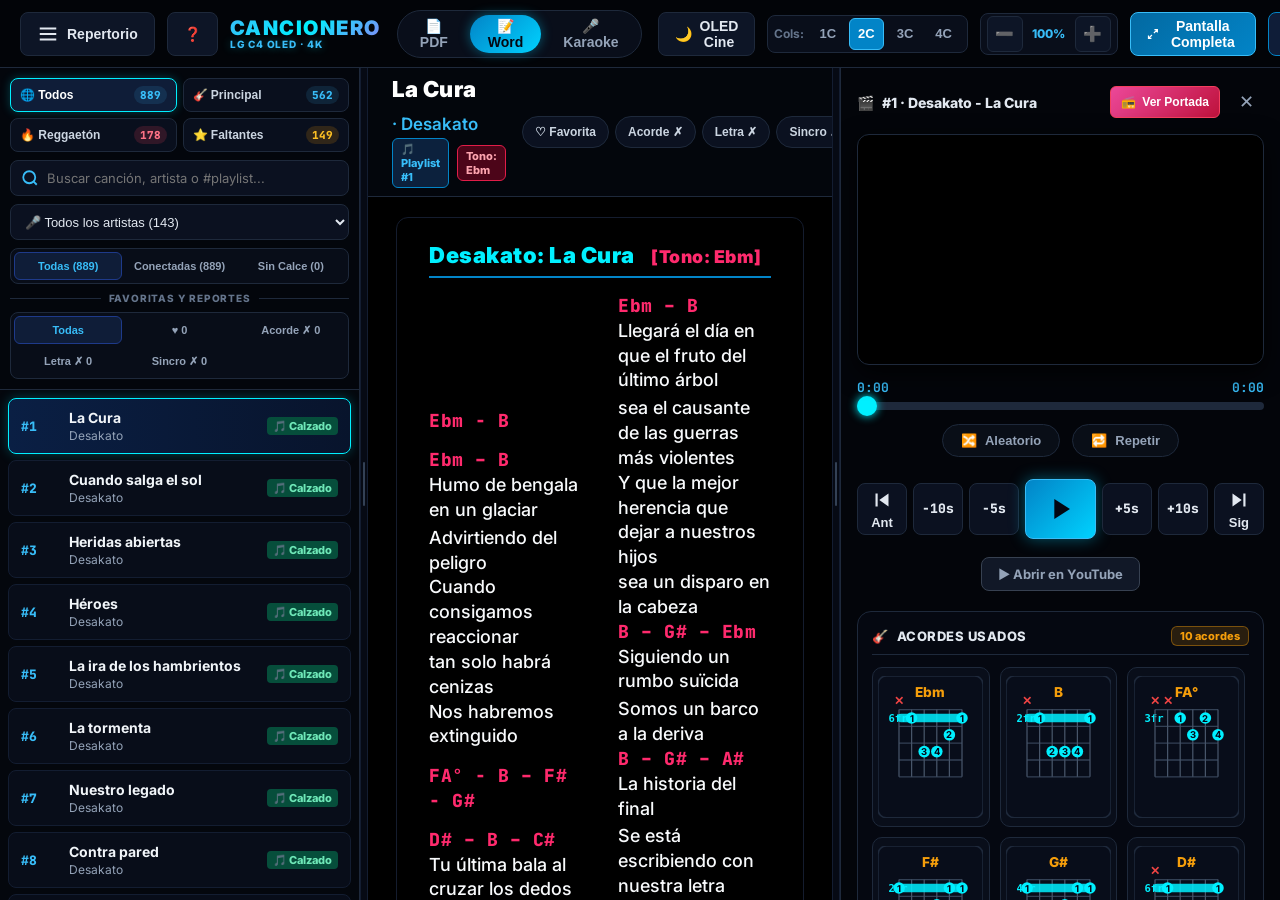
==== index.html @ 5f0cff91 "Actualizacion Cancionero TV 2026-11-26 14:10" ====
<!DOCTYPE html>
<html lang="es">
<head>
  <meta charset="UTF-8">
  <meta name="viewport" content="width=device-width, initial-scale=1.0, maximum-scale=5.0">
  <meta name="theme-color" content="#000000">
  <meta name="apple-mobile-web-app-capable" content="yes">
  <meta name="apple-mobile-web-app-status-bar-style" content="black">
  <title>Cancionero — LG C4 OLED TV Edition</title>
  
  <link rel="icon" type="image/svg+xml" href="icon.svg">
  <link rel="preconnect" href="https://fonts.googleapis.com">
  <link rel="preconnect" href="https://fonts.gstatic.com" crossorigin>
  <link href="https://fonts.googleapis.com/css2?family=Inter:wght@400;500;600;700;800;900&family=JetBrains+Mono:wght@500;700&display=swap" rel="stylesheet">
  <link rel="stylesheet" href="tv.css?v=2.6.0">
</head>
<body class="theme-oled-dark layout-split">
  <div id="tv-app" class="tv-app-container">

    <!-- 1. BARRA SUPERIOR TV (10-FOOT UI / OLED C4) -->
    <header class="tv-header">
      <div class="tv-header-left">
        <button id="btn-toggle-sidebar" class="tv-btn tv-btn-nav" title="Ocultar / Mostrar lista de canciones (Tecla M)" tabindex="0">
          <svg viewBox="0 0 24 24" width="22" height="22" fill="none" stroke="currentColor" stroke-width="2.4"><path d="M3 12h18M3 6h18M3 18h18"/></svg>
          <span class="btn-text">Repertorio</span>
        </button>
        <!-- Ayuda Control Remoto antes de Cancionero -->
        <button id="btn-remote-help" class="tv-btn tv-btn-help" title="Ver atajos del control Magic Remote LG" tabindex="0">
          <span>❓</span>
        </button>
        <div class="tv-brand">
          <span class="tv-brand-title">CANCIONERO</span>
          <span class="tv-brand-badge">LG C4 OLED · 4K</span>
        </div>
      </div>

      <!-- Selector de Modos de Visualización (PDF | Word | Karaoke) -->
      <div class="tv-header-center">
        <div class="tv-pill-group" role="tablist">
          <button id="tv-mode-pdf" class="tv-pill-btn" role="tab" title="Hoja PDF original (Tecla 1)" tabindex="0">📄 PDF</button>
          <button id="tv-mode-word" class="tv-pill-btn active" role="tab" title="Hoja Word continua con acordes resaltados (Tecla 2)" tabindex="0">📝 Word</button>
          <button id="tv-mode-karaoke" class="tv-pill-btn tv-pill-karaoke" role="tab" title="Modo Karaoke sincronizado en pantalla gigante (Tecla 3)" tabindex="0">🎤 Karaoke</button>
        </div>
      </div>

      <div class="tv-header-right">
        <!-- Selector de Tema de Hoja: OLED Negro Puro vs Papel Blanco -->
        <button id="btn-toggle-theme" class="tv-btn tv-btn-toggle" title="Alternar entre OLED Negro y Papel Blanco (Tecla O)" tabindex="0">
          <span id="theme-icon">🌙</span>
          <span id="theme-label" class="btn-text">OLED Cine</span>
        </button>

        <!-- Selector de Columnas en Modo Word (1C, 2C, 3C, 4C) -->
        <div id="tv-cols-selector" class="tv-cols-group" title="Número de columnas para aprovechar la pantalla ancha 16:9">
          <span class="cols-title">Cols:</span>
          <button type="button" class="tv-col-btn" data-cols="1" tabindex="0">1C</button>
          <button type="button" class="tv-col-btn active" data-cols="2" tabindex="0">2C</button>
          <button type="button" class="tv-col-btn" data-cols="3" tabindex="0">3C</button>
          <button type="button" class="tv-col-btn" data-cols="4" tabindex="0">4C</button>
        </div>

        <!-- Zoom TV -->
        <div class="tv-zoom-group">
          <button id="btn-zoom-out" class="tv-btn-sm" title="Reducir tamaño de letra" tabindex="0">➖</button>
          <span id="tv-zoom-badge" class="tv-zoom-badge">100%</span>
          <button id="btn-zoom-in" class="tv-btn-sm" title="Aumentar tamaño de letra" tabindex="0">➕</button>
        </div>

        <!-- Pantalla Completa TV -->
        <button id="btn-fullscreen-tv" class="tv-btn tv-btn-fs" title="Pantalla completa TV (Tecla F)" tabindex="0">
          <svg viewBox="0 0 24 24" width="20" height="20" fill="none" stroke="currentColor" stroke-width="2.4"><path d="M15 3h6v6M9 21H3v-6M21 3l-7 7M3 21l7-7"/></svg>
          <span class="btn-text">Pantalla Completa</span>
        </button>

        <!-- Botón Compartir Registro de Fallas y Favoritas (sin contador numérico ni edición) -->
        <button id="btn-tv-share-marks" class="tv-btn tv-btn-share" title="Compartir registro de fallas y favoritas" tabindex="0">
          <span>📤</span>
          <span class="btn-text">Compartir</span>
        </button>

        <!-- Botón Reproducción / Acordes en esquina superior derecha -->
        <button id="btn-toggle-layout" class="tv-btn tv-btn-toggle tv-btn-player-toggle active" title="Mostrar u ocultar panel de Reproducción y Acordes sin detener la música" tabindex="0">
          <span id="layout-icon">🎸</span>
          <span id="layout-label" class="btn-text">Reproducción / Acordes</span>
        </button>
      </div>
    </header>

    <!-- 2. CUERPO PRINCIPAL WIDESCREEN 16:9 -->
    <div class="tv-main-layout">

      <!-- 2.1 PANEL LATERAL: REPERTORIO Y LISTA DE CANCIONES (REDIMENSIONABLE) -->
      <aside id="tv-sidebar" class="tv-sidebar">
        <div class="tv-sidebar-filters">
          <!-- Selector de Cancionero en grilla simétrica 2x2 -->
          <div class="tv-book-switcher">
            <button id="tv-book-all" class="tv-book-btn active" data-book="all" tabindex="0">
              <span class="book-name">🌐 Todos</span>
              <span class="book-count" id="tv-count-all">889</span>
            </button>
            <button id="tv-book-principal" class="tv-book-btn" data-book="principal" tabindex="0">
              <span class="book-name">🎸 Principal</span>
              <span class="book-count" id="tv-count-prin">562</span>
            </button>
            <button id="tv-book-reggaeton" class="tv-book-btn tv-book-reg" data-book="reggaeton" tabindex="0">
              <span class="book-name">🔥 Reggaetón</span>
              <span class="book-count" id="tv-count-reg">178</span>
            </button>
            <button id="tv-book-faltantes" class="tv-book-btn tv-book-fal" data-book="faltantes" tabindex="0">
              <span class="book-name">⭐ Faltantes</span>
              <span class="book-count" id="tv-count-fal">149</span>
            </button>
          </div>

          <!-- Caja de Búsqueda Rápida TV -->
          <div class="tv-search-box">
            <svg viewBox="0 0 24 24" width="18" height="18" fill="none" stroke="#38bdf8" stroke-width="2.4"><circle cx="11" cy="11" r="8"/><path d="M21 21l-4.35-4.35"/></svg>
            <input type="text" id="tv-search-input" placeholder="Buscar canción, artista o #playlist..." autocomplete="off" tabindex="0">
            <button id="btn-tv-clear-search" class="tv-clear-btn" style="display:none;" tabindex="0">✕</button>
          </div>

          <!-- Filtro por Artista -->
          <div class="tv-filter-row">
            <select id="tv-artist-select" class="tv-select" tabindex="0">
              <option value="">🎤 Todos los artistas</option>
            </select>
          </div>

          <!-- Tabs de Estado de Conexión -->
          <div class="tv-filter-tabs">
            <button class="tv-filter-tab active" data-filter="all" tabindex="0">Todas (<span id="count-tab-all">0</span>)</button>
            <button class="tv-filter-tab" data-filter="matched" tabindex="0">Conectadas (<span id="count-tab-matched">0</span>)</button>
            <button class="tv-filter-tab" data-filter="unmatched" tabindex="0">Sin Calce (<span id="count-tab-unmatched">0</span>)</button>
          </div>

          <!-- Filtros de Favoritas y Reportes de Error -->
          <div class="tv-filter-divider"><span>Favoritas y Reportes</span></div>
          <div class="tv-mark-filters">
            <button class="tv-mark-filter-btn active" type="button" data-mark-filter="all" tabindex="0">Todas</button>
            <button class="tv-mark-filter-btn tv-mf-fav" type="button" data-mark-filter="fav" tabindex="0">♥ <span id="count-mark-fav">0</span></button>
            <button class="tv-mark-filter-btn tv-mf-err" type="button" data-mark-filter="badChord" tabindex="0" title="Canciones con acordes con error">Acorde ✗ <span id="count-mark-bad-chord">0</span></button>
            <button class="tv-mark-filter-btn tv-mf-err" type="button" data-mark-filter="badLyric" tabindex="0" title="Canciones con letra con error">Letra ✗ <span id="count-mark-bad-lyric">0</span></button>
            <button class="tv-mark-filter-btn tv-mf-err" type="button" data-mark-filter="badSync" tabindex="0" title="Canciones con sincronización mala">Sincro ✗ <span id="count-mark-bad-sync">0</span></button>
          </div>
        </div>

        <!-- Lista Desplazable de Canciones -->
        <div id="tv-song-list" class="tv-song-list" tabindex="0">
          <div class="tv-loading-list">Cargando repertorio oficial...</div>
        </div>
      </aside>

      <!-- Separador Ajustable Izquierdo (Lista de canciones) -->
      <div id="tv-resizer-left" class="tv-panel-resizer" role="separator" aria-orientation="vertical" aria-label="Ajustar ancho de la lista de canciones" title="Arrastra o usa flechas ◄/► para ajustar ancho de la lista (doble clic restablece)" tabindex="0">
        <span class="resizer-grip"></span>
      </div>

      <!-- 2.2 ESCENARIO CENTRAL: VISOR DE CANCIÓN (WORD / PDF / KARAOKE) -->
      <section id="tv-stage" class="tv-stage">
        
        <!-- Barra de Contexto de la Canción Actual -->
        <div class="tv-song-context-bar">
          <div class="tv-context-left">
            <div class="tv-song-title-row">
              <span id="tv-song-title" class="tv-current-title">Selecciona una canción</span>
              <span id="tv-song-artist" class="tv-current-artist"></span>
            </div>
            <div class="tv-meta-badges">
              <span id="tv-badge-playlist" class="tv-badge tv-badge-pl">🎵 Playlist #—</span>
              <span id="tv-badge-tone" class="tv-badge tv-badge-tone" style="display:none;"></span>
              <span id="tv-badge-pages" class="tv-badge tv-badge-pages">Continuo</span>
              <select id="tv-versions-select" class="tv-versions-select" style="display:none;" title="Cambiar versión de la playlist" tabindex="0">
              </select>
            </div>
          </div>

          <!-- Selector de Idioma (Visible solo en canciones con versión traducida al español) -->
          <div id="tv-lang-toggle-group" class="tv-lang-segmented" style="display:none;" role="group" aria-label="Cambiar idioma de la canción">
            <button id="btn-tv-lang-orig" class="tv-lang-btn active" type="button" title="Ver letra en idioma original (Tecla L)" tabindex="0">🌐 Original</button>
            <button id="btn-tv-lang-es" class="tv-lang-btn" type="button" title="Ver versión traducida al español (Tecla L)" tabindex="0">🇪🇸 Español</button>
          </div>

          <!-- Marcas rápidas de la canción actual: Favorita + Error Acordes + Error Letra + Error Sincro -->
          <div class="tv-song-marks-bar">
            <button id="btn-tv-mark-fav" class="tv-mark-btn tv-mark-fav" type="button" title="Marcar o quitar de Favoritas" tabindex="0">♡ Favorita</button>
            <button id="btn-tv-mark-bad-chord" class="tv-mark-btn tv-mark-err" type="button" title="Reportar error en los acordes" tabindex="0">Acorde ✗</button>
            <button id="btn-tv-mark-bad-lyric" class="tv-mark-btn tv-mark-err" type="button" title="Reportar error en la letra" tabindex="0">Letra ✗</button>
            <button id="btn-tv-mark-bad-sync" class="tv-mark-btn tv-mark-err" type="button" title="Reportar error de sincronización" tabindex="0">Sincro ✗</button>
          </div>

          <!-- Paginador Flotante (Exclusivo para modo PDF; en Word es continuo sin páginas) -->
          <div id="tv-page-nav" class="tv-page-nav" style="display:none;">
            <button id="btn-tv-prev-page" class="tv-page-btn" tabindex="0">◀ Pág. Anterior</button>
            <span id="tv-page-indicator" class="tv-page-indicator">Pág. 1</span>
            <button id="btn-tv-next-page" class="tv-page-btn" tabindex="0">Pág. Siguiente ▶</button>
          </div>
        </div>

        <!-- Contenedor del Documento / Hoja -->
        <div id="tv-sheet-scroller" class="tv-sheet-scroller">
          <div id="tv-sheet-render-box" class="tv-sheet-render-box">
            <div class="tv-sheet-placeholder">
              <div class="placeholder-icon">🎸</div>
              <h2>Cancionero para LG C4 OLED</h2>
              <p>Selecciona cualquier canción de la lista izquierda con tu control Magic Remote o pulsa <strong>OK</strong> para reproducir.</p>
              <div class="tv-hint-keys">
                <span><strong>Flechas ◄ / ►:</strong> Cambiar canción</span>
                <span><strong>Espacio:</strong> Play / Pausa</span>
                <span><strong>Tecla M:</strong> Ocultar menú</span>
                <span><strong>Tecla F:</strong> Pantalla completa</span>
              </div>
            </div>
          </div>
        </div>
      </section>

      <!-- Separador Ajustable Derecho (Panel de Reproducción y Acordes) -->
      <div id="tv-resizer-right" class="tv-panel-resizer" role="separator" aria-orientation="vertical" aria-label="Ajustar ancho del panel de reproducción y acordes" title="Arrastra o usa flechas ◄/► para ajustar ancho del reproductor (doble clic restablece)" tabindex="0">
        <span class="resizer-grip"></span>
      </div>

      <!-- 2.3 PANEL DERECHO: REPRODUCTOR MULTIMEDIA Y VIDEO YOUTUBE TV -->
      <section id="tv-player-panel" class="tv-player-panel">
        <div class="tv-player-header">
          <div class="player-header-title">
            <span class="player-icon">🎬</span>
            <span id="tv-player-track-info" class="player-track-text">YouTube Music Oficial</span>
          </div>
          <div style="display:flex; align-items:center; gap:8px;">
            <button id="btn-toggle-video-mode" class="tv-btn-video-mode active" title="Alternar entre Portada/Visualizer y Video de YouTube" tabindex="0">
              <span id="video-mode-icon">📻</span>
              <span id="video-mode-text">Ver Portada</span>
            </button>
            <button id="btn-collapse-video" class="tv-btn-icon" title="Ocultar video para pantalla completa" tabindex="0">
              <span>✕</span>
            </button>
          </div>
        </div>

        <!-- Escenario de Video YouTube 16:9 -->
        <div class="tv-video-stage" id="tv-video-stage">
          <div id="tv-yt-player-target"></div>
        </div>

        <!-- Barra de Avance y Tiempo -->
        <div class="tv-seek-container">
          <div class="tv-time-row">
            <span id="tv-time-current" class="tv-time-label">0:00</span>
            <span id="tv-time-total" class="tv-time-label">0:00</span>
          </div>
          <input type="range" id="tv-seek-slider" class="tv-seek-slider" min="0" max="1000" value="0" step="1" tabindex="0" aria-label="Línea de tiempo de la canción">
        </div>

        <!-- Fila de Modos de Reproducción: Aleatorio (Shuffle) y Repetir Canción (Repeat) -->
        <div class="tv-playback-modes-row">
          <button id="btn-tv-shuffle" class="tv-mode-btn" title="Reproducción Aleatoria (Garantiza escuchar todas las canciones sin repetir - Tecla S)" tabindex="0">
            <span class="mode-icon">🔀</span>
            <span class="mode-label">Aleatorio</span>
          </button>
          <button id="btn-tv-repeat" class="tv-mode-btn" title="Repetir Canción Actual en bucle (Tecla R)" tabindex="0">
            <span class="mode-icon">🔁</span>
            <span class="mode-label">Repetir</span>
          </button>
        </div>

        <!-- Gran Botonera de Control Magic Remote / TV -->
        <div class="tv-transport-controls">
          <button id="btn-tv-prev-song" class="tv-ctrl-btn" title="Canción anterior en la Playlist (Flecha Izq)" tabindex="0">
            <svg viewBox="0 0 24 24" width="26" height="26" fill="currentColor"><path d="M6 6h2v12H6zm3.5 6l8.5 6V6z"/></svg>
            <span class="btn-subtext">Ant</span>
          </button>

          <button id="btn-tv-rew-10" class="tv-ctrl-btn tv-btn-step" title="Retroceder 10 segundos" tabindex="0">
            <span>-10s</span>
          </button>

          <button id="btn-tv-rew-5" class="tv-ctrl-btn tv-btn-step" title="Retroceder 5 segundos" tabindex="0">
            <span>-5s</span>
          </button>

          <!-- Gran Botón Play / Pause -->
          <button id="btn-tv-play-pause" class="tv-ctrl-btn tv-btn-main-play" title="Reproducir / Pausar (Espacio u OK)" tabindex="0">
            <svg id="tv-icon-play" viewBox="0 0 24 24" width="34" height="34" fill="currentColor"><path d="M8 5v14l11-7z"/></svg>
            <svg id="tv-icon-pause" viewBox="0 0 24 24" width="34" height="34" fill="currentColor" style="display:none;"><path d="M6 19h4V5H6v14zm8-14v14h4V5h-4z"/></svg>
          </button>

          <button id="btn-tv-fwd-5" class="tv-ctrl-btn tv-btn-step" title="Adelantar 5 segundos" tabindex="0">
            <span>+5s</span>
          </button>

          <button id="btn-tv-fwd-10" class="tv-ctrl-btn tv-btn-step" title="Adelantar 10 segundos" tabindex="0">
            <span>+10s</span>
          </button>

          <button id="btn-tv-next-song" class="tv-ctrl-btn" title="Siguiente canción en la Playlist (Flecha Der)" tabindex="0">
            <svg viewBox="0 0 24 24" width="26" height="26" fill="currentColor"><path d="M6 18l8.5-6L6 6v12zM16 6v12h2V6h-2z"/></svg>
            <span class="btn-subtext">Sig</span>
          </button>
        </div>

        <!-- Enlace a YouTube Music App -->
        <div class="tv-external-link-row">
          <a id="btn-tv-open-yt" class="tv-open-yt-btn" href="#" target="_blank" tabindex="0">
            <span>▶ Abrir en YouTube</span>
          </a>
        </div>

        <!-- 2.3.1 DIAGRAMAS DE ACORDES DE GUITARRA (SSoT) -->
        <div id="tv-chords-panel" class="tv-chords-panel">
          <div class="tv-chords-header">
            <div class="tv-chords-title">
              <span class="chords-icon">🎸</span>
              <span>Acordes Usados</span>
            </div>
            <span id="tv-chords-badge" class="tv-chords-badge">0 acordes</span>
          </div>
          <div id="tv-chords-grid" class="tv-chords-grid">
            <div class="tv-chords-empty">Selecciona una canción para ver sus acordes</div>
          </div>
        </div>
      </section>

    </div>

    <!-- 3. MODAL DE AYUDA / CONTROL REMOTO LG C4 -->
    <div id="tv-remote-modal" class="tv-modal" style="display:none;">
      <div class="tv-modal-content">
        <div class="tv-modal-header">
          <h3>🎮 Guía de Control Remoto — Universal Smart TV (LG, Samsung, Android, Sony, Hisense)</h3>
          <button id="btn-close-remote-modal" class="tv-btn-icon" tabindex="0">✕</button>
        </div>
        <div class="tv-modal-body">
          <div class="tv-remote-grid">
            <div class="remote-key-card">
              <span class="key-badge">Cruceta ▲ / ▼</span>
              <p>Mueve el foco entre las canciones de la lista, o desplaza la partitura verticalmente.</p>
            </div>
            <div class="remote-key-card">
              <span class="key-badge">Cruceta ◄ / ►</span>
              <p>Cambia de canción previa/siguiente o salta entre la lista y la hoja de acordes.</p>
            </div>
            <div class="remote-key-card">
              <span class="key-badge">Botón OK / Enter</span>
              <p>Selecciona la canción resaltada o conmuta Play / Pausa inmediatamente.</p>
            </div>
            <div class="remote-key-card">
              <span class="key-badge">Volver / Return / Back</span>
              <p>Regresa a la lista de canciones o reactiva la pantalla si está apagada.</p>
            </div>
            <div class="remote-key-card">
              <span class="key-badge">Botón Rojo (A)</span>
              <p>Oculta o muestra el menú lateral para dejar la hoja en formato ultra amplio.</p>
            </div>
            <div class="remote-key-card">
              <span class="key-badge">Botón Verde (B)</span>
              <p>Cambia cíclicamente de modo: <strong>Word</strong> ↔ <strong>PDF</strong> ↔ <strong>Karaoke</strong>.</p>
            </div>
            <div class="remote-key-card">
              <span class="key-badge">Botón Amarillo (C)</span>
              <p>Alterna entre portada con ecualizador y el reproductor de video YouTube.</p>
            </div>
            <div class="remote-key-card">
              <span class="key-badge">Botón Azul (D)</span>
              <p><strong>Apagar Pantalla (0 Nits):</strong> Modo solo audio con subpíxeles apagados al 100%.</p>
            </div>
            <div class="remote-key-card">
              <span class="key-badge">Canal + / - (PageUp/Down)</span>
              <p>Cambia a la siguiente o anterior hoja en canciones multipágina o PDF.</p>
            </div>
          </div>
          <div class="tv-remote-note">
            🛡️ <strong>Protección OLED LG C4 Activa:</strong> La aplicación cuenta con <strong>Pixel Orbiter</strong> continuo (desplazamiento imperceptible de píxeles cada 60s), <strong>Atenuador Automático</strong> tras 2 min de inactividad, y el botón <strong>Apagar Pantalla</strong> que lleva el panel a 0 nits reales mientras la música continúa.
          </div>
        </div>
      </div>
    </div>

    <!-- 3.5 MODAL DE INFORME COMPLETO DE FALLAS Y FAVORITAS PARA COMPARTIR -->
    <div id="tv-share-marks-modal" class="tv-modal" style="display:none;">
      <div class="tv-modal-card tv-share-modal-card">
        <div class="tv-modal-header">
          <h3>📤 Registro de Fallas y Favoritas</h3>
          <button id="btn-close-tv-share-marks" class="tv-btn-icon" tabindex="0">✕</button>
        </div>
        <div class="tv-modal-body tv-share-modal-body">
          <div class="tv-share-tabs">
            <button type="button" class="tv-share-tab active" data-share-filter="all" tabindex="0">Informe Completo (<span id="tv-share-count-all">0</span>)</button>
            <button type="button" class="tv-share-tab" data-share-filter="fav" tabindex="0">♥ Favoritas (<span id="tv-share-count-fav">0</span>)</button>
            <button type="button" class="tv-share-tab" data-share-filter="badChord" tabindex="0">Ac✗ Acordes (<span id="tv-share-count-chord">0</span>)</button>
            <button type="button" class="tv-share-tab" data-share-filter="badLyric" tabindex="0">Lt✗ Letra (<span id="tv-share-count-lyric">0</span>)</button>
            <button type="button" class="tv-share-tab" data-share-filter="badSync" tabindex="0">Sn✗ Sincro (<span id="tv-share-count-sync">0</span>)</button>
          </div>
          <div class="tv-share-content-grid">
            <textarea id="tv-share-marks-textarea" class="tv-share-textarea" rows="11" readonly></textarea>
            <div id="tv-share-qr-box" class="tv-share-qr-box" style="display:none;"></div>
          </div>
          <div class="tv-share-actions">
            <button type="button" id="btn-tv-share-wa" class="tv-share-action-btn tv-share-wa" tabindex="0">💬 WhatsApp</button>
            <button type="button" id="btn-tv-share-native" class="tv-share-action-btn tv-share-nat" tabindex="0">📤 Compartir</button>
            <button type="button" id="btn-tv-share-copy" class="tv-share-action-btn tv-share-cp" tabindex="0">📋 Copiar texto</button>
          </div>
        </div>
      </div>
    </div>

    <!-- Elemento de Audio Nativo de Alta Fidelidad (Streaming local del servidor 3010) -->
    <audio id="tv-native-audio" style="display:none;" playsinline preload="auto"></audio>

    <!-- Video H.264 silencioso 2x2px dentro del viewport: impide que LG webOS / Samsung Tizen activen la suspensión del TV -->
    <video id="tv-keepawake-video" muted loop playsinline preload="auto" aria-hidden="true"></video>

    <!-- 4. CAPA PROTECTORA OLED: PANTALLA APAGADA (0 NITS / TRUE BLACK) -->
    <div id="tv-oled-blackout" class="tv-oled-blackout" style="display:none;" tabindex="0">
      <div class="tv-oled-blackout-content">
        <div class="oled-moon-icon">🌑</div>
        <h2>Pantalla OLED Apagada (0 Nits)</h2>
        <p class="oled-subtitle">Modo Solo Audio Activo — Subpíxeles apagados al 100%</p>
        <div id="tv-oled-now-playing" class="oled-now-playing">Reproduciendo música...</div>
        <div class="oled-wake-hint">Presiona cualquier tecla o mueve el Magic Remote para reactivar</div>
      </div>
    </div>

    <!-- 5. NOTIFICACIÓN FLOTANTE DE ATENUACIÓN OLED POR INACTIVIDAD -->
    <div id="tv-oled-dim-hint" class="tv-oled-dim-hint" style="display:none;">
      <span>🛡️ Protección OLED Activa — Mueve el control para reactivar brillo pleno</span>
    </div>

    <!-- 6. TOAST NOTIFICATIONS TV -->
    <div id="tv-toast-container" class="tv-toast-container"></div>

  </div>

  <!-- BUNDLES DE DATOS IDÉNTICOS AL CANCIONERO MÓVIL (SSOT) -->
  <script src="cancionero_db.js?v=3.6.0"></script>
  <script src="playlist_db.js?v=3.2.1"></script>
  <script src="reggaeton_db.js?v=3.6.0"></script>
  <script src="faltantes_db.js?v=3.6.0"></script>
  <script src="karaoke_db.js?v=5.2.0"></script>
  <script src="jszip.min.js"></script>
  <script src="pdf.min.js?v=2.16.105"></script>
  <script src="libs/tv-nosleep.min.js"></script>
  <script src="libs/tv-keepawake-media.js"></script>
  <script src="libs/tv-qrcode.js"></script>
  <!-- Motor Unificado de Sincronización Karaoke v4.2 (Palabra por palabra + Anticipación -0.50s) -->
  <script src="karaokeTapCalibrator.js?v=4.2.0"></script>
  <!-- Lógica y Controlador TV Universal Smart TV (LG, Samsung, Android, Sony, Hisense) -->
  <script src="tv.js?v=2.6.0"></script>
  <!-- YouTube IFrame API -->
  <script src="https://www.youtube.com/iframe_api" async defer></script>
</body>
</html>
---- tv.css ----
/* ==============================================================
   CANCIONERO — LG C4 OLED 4K EDITION (TV STYLESHEET)
   Optimizado para Pantallas OLED 16:9, True Black y Magic Remote
   ============================================================== */

:root {
  --tv-bg: #000000;              /* OLED True Black: Píxeles completamente apagados */
  --tv-panel-bg: #070a12;        /* Azul medianoche ultra oscuro */
  --tv-card-bg: #0d1322;         /* Contenedores oscuros de alto contraste */
  --tv-border: #1e293b;          /* Bordes sutiles */
  --tv-border-glow: #00f0ff33;   /* Resplandor neón cian */
  
  --tv-cyan: #00f0ff;            /* Neón cian vibrante */
  --tv-cyan-hover: #38bdf8;
  --tv-ruby: #ff2a6d;            /* Rojo rubí / carmesí para acordes */
  --tv-ruby-wine: #be123c;       /* Rojo vino clásico */
  --tv-purple: #c084fc;          /* Violeta eléctrico para secciones */
  --tv-emerald: #10b981;         /* Verde esmeralda para conectados */
  --tv-amber: #f59e0b;           /* Ámbar */
  
  --tv-text: #f8fafc;            /* Blanco puro de alto contraste */
  --tv-text-dim: #94a3b8;        /* Gris claro secundario */
  --tv-text-muted: #64748b;
  
  --tv-font: 'Inter', -apple-system, BlinkMacSystemFont, "Segoe UI", Roboto, sans-serif;
  --tv-mono: 'JetBrains Mono', Consolas, "Courier New", monospace;
  
  --tv-header-height: 68px;
  --tv-sidebar-width: 360px;
  --tv-player-width: 440px;
}

/* Reset y base */
* {
  box-sizing: border-box;
  margin: 0;
  padding: 0;
  -webkit-font-smoothing: antialiased;
}

html, body {
  width: 100%;
  height: 100%;
  overflow: hidden;
  background-color: var(--tv-bg);
  color: var(--tv-text);
  font-family: var(--tv-font);
  font-size: 16px;
  user-select: none;
}

/* Navegación por Magic Remote & D-pad: Resplandor visual en foco */
:focus-visible {
  outline: 3px solid var(--tv-cyan) !important;
  outline-offset: 3px !important;
  box-shadow: 0 0 16px var(--tv-cyan) !important;
}

/* 1. CONTENEDOR PRINCIPAL */
.tv-app-container {
  display: flex;
  flex-direction: column;
  width: 100vw;
  height: 100vh;
  background: var(--tv-bg);
  overflow: hidden;
  transform: translate(var(--oled-shift-x, 0px), var(--oled-shift-y, 0px));
  transition: transform 3s ease-in-out;
}

/* 2. BARRA SUPERIOR (HEADER TV) */
.tv-header {
  height: var(--tv-header-height);
  background: #020408;
  border-bottom: 1px solid #1e293b;
  display: flex;
  align-items: center;
  justify-content: space-between;
  padding: 0 20px;
  gap: 16px;
  z-index: 100;
  flex-shrink: 0;
  transition: transform 0.6s cubic-bezier(0.16, 1, 0.3, 1), opacity 0.6s ease;
}

/* Ocultamiento Automático OLED Pantalla Completa (Oculta barra superior, lista izquierda y panel reproductor sin cortar el audio) */
body.tv-header-hidden .tv-header {
  height: 0 !important;
  min-height: 0 !important;
  padding: 0 !important;
  border-bottom: none !important;
  opacity: 0 !important;
  overflow: hidden !important;
  pointer-events: none !important;
}

body.tv-header-hidden .tv-main-layout {
  height: 100vh !important;
  width: 100vw !important;
}

body.tv-header-hidden .tv-sidebar {
  width: 0 !important;
  min-width: 0 !important;
  padding: 0 !important;
  border: none !important;
  opacity: 0 !important;
  overflow: hidden !important;
  pointer-events: none !important;
}

/* Mantener el reproductor montado dentro de la esquina del viewport (2x2px invisible, NO left:-9999px ni display:none)
   para que LG webOS / Samsung Tizen sigan detectando video activo y NO activen el protector/suspensión del televisor */
body.tv-header-hidden .tv-player-panel {
  position: fixed !important;
  right: 0 !important;
  bottom: 0 !important;
  left: auto !important;
  top: auto !important;
  width: 2px !important;
  height: 2px !important;
  padding: 0 !important;
  border: none !important;
  opacity: 0.01 !important;
  pointer-events: none !important;
  overflow: hidden !important;
  z-index: 1 !important;
}

#tv-keepawake-video {
  position: fixed;
  right: 0;
  bottom: 0;
  width: 2px;
  height: 2px;
  opacity: 0.02;
  pointer-events: none;
  z-index: 2;
}

body.tv-header-hidden .tv-song-context-bar,
body.tv-header-hidden .tv-panel-resizer {
  height: 0 !important;
  min-height: 0 !important;
  width: 0 !important;
  min-width: 0 !important;
  padding: 0 !important;
  border: none !important;
  opacity: 0 !important;
  overflow: hidden !important;
  pointer-events: none !important;
}

body.tv-header-hidden .tv-sheet-scroller {
  padding: 24px 40px !important;
}

body.tv-header-hidden .tv-sheet-render-box {
  max-width: 96vw !important;
}

/* Micro-desplazamiento imperceptible anti-quemado OLED (±2px cada 90s) */
.tv-sheet-render-box {
  transform: translate3d(var(--oled-shift-x, 0px), var(--oled-shift-y, 0px), 0);
  transition: transform 4s ease-in-out;
  will-change: transform;
}

/* Separadores Redimensionables de Lista de Canciones y Reproducción/Acordes */
.tv-panel-resizer {
  width: 8px;
  flex-shrink: 0;
  cursor: col-resize;
  background: #060a14;
  border-left: 1px solid #131d31;
  border-right: 1px solid #131d31;
  display: flex;
  align-items: center;
  justify-content: center;
  position: relative;
  z-index: 60;
  transition: background 0.18s ease, border-color 0.18s ease;
  touch-action: none;
  user-select: none;
}

.tv-panel-resizer .resizer-grip {
  width: 2px;
  height: 44px;
  border-radius: 2px;
  background: #334155;
  transition: background 0.18s ease, height 0.18s ease, box-shadow 0.18s ease;
}

.tv-panel-resizer:hover,
.tv-panel-resizer:focus,
.tv-panel-resizer.dragging {
  background: rgba(0, 240, 255, 0.12);
  border-color: rgba(0, 240, 255, 0.45);
  outline: none;
}

.tv-panel-resizer:hover .resizer-grip,
.tv-panel-resizer:focus .resizer-grip,
.tv-panel-resizer.dragging .resizer-grip {
  background: var(--tv-cyan);
  height: 68px;
  box-shadow: 0 0 10px rgba(0, 240, 255, 0.65);
}

body.is-resizing {
  cursor: col-resize !important;
  user-select: none !important;
}

body.is-resizing iframe {
  pointer-events: none !important;
}

body.is-resizing .tv-sidebar,
body.is-resizing .tv-player-panel {
  transition: none !important;
}

body.sidebar-collapsed #tv-resizer-left,
body.layout-solo #tv-resizer-right {
  width: 0 !important;
  border: none !important;
  opacity: 0 !important;
  pointer-events: none !important;
  overflow: hidden !important;
}

.tv-btn-player-toggle.active {
  background: linear-gradient(135deg, #0f294a 0%, #0a1b33 100%);
  border-color: var(--tv-cyan);
  color: #ffffff;
  box-shadow: 0 0 12px rgba(0, 240, 255, 0.28);
}

.tv-header-left, .tv-header-center, .tv-header-right {
  display: flex;
  align-items: center;
  gap: 12px;
}

.tv-brand {
  display: flex;
  flex-direction: column;
  line-height: 1.1;
}

.tv-brand-title {
  font-size: 20px;
  font-weight: 900;
  letter-spacing: 1.5px;
  background: linear-gradient(135deg, #38bdf8 0%, #00f0ff 50%, #818cf8 100%);
  -webkit-background-clip: text;
  -webkit-text-fill-color: transparent;
}

.tv-brand-badge {
  font-size: 10px;
  font-weight: 800;
  letter-spacing: 0.8px;
  color: #38bdf8;
  text-transform: uppercase;
  text-shadow: 0 0 8px rgba(0, 240, 255, 0.4);
}

/* Botones universales TV */
.tv-btn {
  display: inline-flex;
  align-items: center;
  justify-content: center;
  gap: 8px;
  height: 44px;
  padding: 0 16px;
  background: #0d1526;
  border: 1px solid #1e293b;
  border-radius: 8px;
  color: #e2e8f0;
  font-size: 14px;
  font-weight: 700;
  cursor: pointer;
  transition: all 0.18s ease;
}

.tv-btn:hover {
  background: #172554;
  border-color: var(--tv-cyan);
  color: #ffffff;
  transform: translateY(-1px);
}

.tv-btn:active {
  transform: translateY(1px);
}

.tv-btn-sm {
  width: 36px;
  height: 36px;
  background: #0d1526;
  border: 1px solid #1e293b;
  border-radius: 6px;
  color: #e2e8f0;
  font-size: 15px;
  font-weight: 800;
  cursor: pointer;
  display: flex;
  align-items: center;
  justify-content: center;
}

.tv-btn-sm:hover {
  background: #1e293b;
  border-color: var(--tv-cyan);
}

.tv-btn-icon {
  width: 36px;
  height: 36px;
  background: transparent;
  border: 1px solid transparent;
  border-radius: 6px;
  color: #94a3b8;
  font-size: 18px;
  cursor: pointer;
  display: flex;
  align-items: center;
  justify-content: center;
}

.tv-btn-icon:hover {
  background: #1e293b;
  color: #ffffff;
}

.tv-btn-fs {
  background: linear-gradient(135deg, #0369a1 0%, #0284c7 100%);
  border-color: #38bdf8;
  color: #ffffff;
}

.tv-btn-fs:hover {
  background: linear-gradient(135deg, #0284c7 0%, #00f0ff 100%);
  box-shadow: 0 0 12px rgba(0, 240, 255, 0.4);
}

/* Modos de visualización: PDF | Word | Karaoke */
.tv-pill-group {
  display: flex;
  background: #090e1a;
  border: 1px solid #1e293b;
  border-radius: 30px;
  padding: 4px;
  gap: 4px;
}

.tv-pill-btn {
  height: 38px;
  padding: 0 18px;
  background: transparent;
  border: none;
  border-radius: 24px;
  color: #94a3b8;
  font-size: 14px;
  font-weight: 700;
  cursor: pointer;
  transition: all 0.2s ease;
}

.tv-pill-btn:hover {
  color: #ffffff;
}

.tv-pill-btn.active {
  background: linear-gradient(135deg, #0284c7 0%, #00d2ff 100%);
  color: #040812;
  font-weight: 800;
  box-shadow: 0 0 12px rgba(0, 210, 255, 0.4);
}

.tv-pill-btn.tv-pill-karaoke.active {
  background: linear-gradient(135deg, #ec4899 0%, #a855f7 100%);
  color: #ffffff;
  box-shadow: 0 0 14px rgba(236, 72, 153, 0.5);
}

/* Selector de Columnas Word */
.tv-cols-group {
  display: flex;
  align-items: center;
  background: #090e1a;
  border: 1px solid #1e293b;
  border-radius: 8px;
  padding: 2px 6px;
  gap: 4px;
}

.cols-title {
  font-size: 12px;
  font-weight: 700;
  color: #64748b;
  margin-right: 2px;
}

.tv-col-btn {
  height: 32px;
  padding: 0 8px;
  background: transparent;
  border: 1px solid transparent;
  border-radius: 6px;
  color: #94a3b8;
  font-size: 13px;
  font-weight: 800;
  cursor: pointer;
}

.tv-col-btn:hover {
  color: #ffffff;
  background: #172554;
}

.tv-col-btn.active {
  background: #0284c7;
  border-color: #38bdf8;
  color: #ffffff;
}

/* Zoom Group */
.tv-zoom-group {
  display: flex;
  align-items: center;
  background: #090e1a;
  border: 1px solid #1e293b;
  border-radius: 8px;
  padding: 2px 6px;
  gap: 4px;
}

.tv-zoom-badge {
  font-size: 12px;
  font-weight: 800;
  color: #38bdf8;
  min-width: 44px;
  text-align: center;
}

/* 3. ESTRUCTURA WIDESCREEN 16:9 */
.tv-main-layout {
  display: flex;
  flex: 1;
  width: 100%;
  height: calc(100vh - var(--tv-header-height));
  overflow: hidden;
  position: relative;
  transition: height 0.6s cubic-bezier(0.16, 1, 0.3, 1);
}

/* 3.1 PANEL LATERAL IZQUIERDO (REPERTORIO) */
.tv-sidebar {
  width: var(--tv-sidebar-width);
  min-width: 320px;
  height: 100%;
  background: #04070d;
  border-right: 1px solid #1e293b;
  display: flex;
  flex-direction: column;
  flex-shrink: 0;
  transition: margin-left 0.25s cubic-bezier(0.4, 0, 0.2, 1);
  z-index: 50;
}

body.sidebar-collapsed .tv-sidebar {
  margin-left: calc(-1 * var(--tv-sidebar-width));
}

/* Bloque Ordenado de Filtros de la Lista de Canciones */
.tv-sidebar-filters {
  display: flex;
  flex-direction: column;
  gap: 8px;
  padding: 10px 10px 10px;
  background: #03060c;
  border-bottom: 1px solid #1e293b;
  flex-shrink: 0;
}

/* Selector de Cancionero en Grilla Simétrica 2x2 */
.tv-book-switcher {
  display: grid;
  grid-template-columns: 1fr 1fr;
  gap: 6px;
}

.tv-book-btn {
  display: flex;
  flex-direction: row;
  align-items: center;
  justify-content: space-between;
  padding: 7px 9px;
  background: #090f1d;
  border: 1px solid #1e293b;
  border-radius: 8px;
  color: #cbd5e1;
  cursor: pointer;
  transition: all 0.16s ease;
  gap: 6px;
  min-width: 0;
}

.tv-book-btn:hover {
  background: #13223f;
  color: #ffffff;
}

.tv-book-btn.active {
  background: #0f1d38;
  border-color: var(--tv-cyan);
  color: #ffffff;
  box-shadow: 0 0 10px rgba(0, 240, 255, 0.25);
}

.tv-book-btn.tv-book-reg.active {
  background: #3b0717;
  border-color: #f43f5e;
  box-shadow: 0 0 10px rgba(244, 63, 94, 0.35);
}

.tv-book-btn.tv-book-fal.active {
  background: #3b2305;
  border-color: #f59e0b;
  box-shadow: 0 0 10px rgba(245, 158, 11, 0.35);
}

.book-name {
  font-size: 12px;
  font-weight: 700;
  white-space: nowrap;
  overflow: hidden;
  text-overflow: ellipsis;
}

.book-count {
  font-size: 11px;
  font-weight: 800;
  font-family: var(--tv-mono);
  color: #38bdf8;
  background: rgba(56, 189, 248, 0.12);
  padding: 2px 6px;
  border-radius: 999px;
  flex-shrink: 0;
}

.tv-book-btn.tv-book-reg .book-count {
  color: #fb7185;
  background: rgba(244, 63, 94, 0.16);
}

.tv-book-btn.tv-book-fal .book-count {
  color: #fbbf24;
  background: rgba(245, 158, 11, 0.16);
}

/* Buscador Lateral */
.tv-search-box {
  display: flex;
  align-items: center;
  height: 36px;
  padding: 0 10px;
  background: #0b1120;
  border: 1px solid #1e293b;
  border-radius: 8px;
  gap: 8px;
}

.tv-search-box:focus-within {
  border-color: var(--tv-cyan);
  box-shadow: 0 0 10px rgba(0, 240, 255, 0.2);
}

.tv-search-box input {
  flex: 1;
  min-width: 0;
  background: transparent;
  border: none;
  outline: none;
  color: #ffffff;
  font-size: 13px;
  font-family: inherit;
}

.tv-clear-btn {
  background: transparent;
  border: none;
  color: #94a3b8;
  font-size: 14px;
  cursor: pointer;
}

/* Filtro Artista */
.tv-filter-row {
  padding: 0;
}

.tv-select {
  width: 100%;
  height: 36px;
  background: #0b1120;
  border: 1px solid #1e293b;
  border-radius: 8px;
  color: #e2e8f0;
  font-size: 13px;
  padding: 0 10px;
  outline: none;
  cursor: pointer;
}

.tv-select:focus {
  border-color: var(--tv-cyan);
}

/* Barra Segmentada: Todas / Conectadas / Sin Calce */
.tv-filter-tabs {
  display: grid;
  grid-template-columns: repeat(3, 1fr);
  padding: 3px;
  gap: 3px;
  background: #080d18;
  border: 1px solid #1e293b;
  border-radius: 8px;
}

.tv-filter-tab {
  height: 28px;
  background: transparent;
  border: 1px solid transparent;
  border-radius: 6px;
  color: #94a3b8;
  font-size: 11px;
  font-weight: 700;
  cursor: pointer;
  white-space: nowrap;
  overflow: hidden;
  text-overflow: ellipsis;
  padding: 0 4px;
  transition: all 0.15s ease;
}

.tv-filter-tab:hover {
  color: #f8fafc;
}

.tv-filter-tab.active {
  background: #0f1d38;
  border-color: #1e3a8a;
  color: #38bdf8;
}

/* Lista de Canciones */
.tv-song-list {
  flex: 1;
  overflow-y: auto;
  overflow-x: hidden;
  padding: 8px;
  display: flex;
  flex-direction: column;
  gap: 6px;
}

.tv-song-list::-webkit-scrollbar {
  width: 6px;
}

.tv-song-list::-webkit-scrollbar-thumb {
  background: #1e293b;
  border-radius: 4px;
}

/* Tarjeta de Canción en Lista */
.tv-song-item {
  display: flex;
  align-items: center;
  padding: 10px 12px;
  background: #080d19;
  border: 1px solid #131d31;
  border-radius: 8px;
  cursor: pointer;
  transition: all 0.15s ease;
  gap: 10px;
}

.tv-song-item:hover {
  background: #101c36;
  border-color: #1e3a8a;
  transform: translateX(3px);
}

.tv-song-item.active {
  background: linear-gradient(90deg, #0a1f44 0%, #08142c 100%);
  border-color: var(--tv-cyan);
  box-shadow: 0 0 12px rgba(0, 240, 255, 0.25);
}

.tv-song-item.playing .song-idx {
  color: var(--tv-cyan);
  font-weight: 900;
}

.song-idx {
  font-size: 13px;
  font-weight: 800;
  font-family: var(--tv-mono);
  color: #38bdf8;
  min-width: 38px;
}

.song-main {
  flex: 1;
  min-width: 0;
}

.song-title-text {
  font-size: 14px;
  font-weight: 700;
  color: #f1f5f9;
  white-space: nowrap;
  overflow: hidden;
  text-overflow: ellipsis;
}

.song-artist-text {
  font-size: 12px;
  color: #94a3b8;
  white-space: nowrap;
  overflow: hidden;
  text-overflow: ellipsis;
  margin-top: 2px;
}

.song-meta-badge {
  font-size: 11px;
  font-weight: 800;
  padding: 2px 6px;
  border-radius: 4px;
  background: #064e3b;
  color: #6ee7b7;
}

.song-meta-badge.unmatched {
  background: #3f1822;
  color: #fda4af;
}

/* 3.2 ESCENARIO CENTRAL (HOJA Y LETRA) */
.tv-stage {
  flex: 1;
  height: 100%;
  display: flex;
  flex-direction: column;
  background: var(--tv-bg);
  min-width: 0;
  overflow: hidden;
  position: relative;
}

/* Barra de Contexto de la Canción */
.tv-song-context-bar {
  min-height: 58px;
  background: #03060c;
  border-bottom: 1px solid #1e293b;
  display: flex;
  align-items: center;
  justify-content: space-between;
  padding: 8px 24px;
  gap: 16px;
  flex-shrink: 0;
}

.tv-song-title-row {
  display: flex;
  align-items: baseline;
  gap: 12px;
  flex-wrap: wrap;
}

.tv-current-title {
  font-size: 22px;
  font-weight: 900;
  color: #ffffff;
  letter-spacing: 0.3px;
}

.tv-current-artist {
  font-size: 17px;
  font-weight: 600;
  color: #38bdf8;
}

.tv-meta-badges {
  display: flex;
  align-items: center;
  gap: 8px;
  margin-top: 4px;
}

.tv-badge {
  font-size: 11px;
  font-weight: 800;
  padding: 3px 8px;
  border-radius: 6px;
  background: #0f172a;
  border: 1px solid #334155;
  color: #cbd5e1;
}

.tv-badge-pl {
  background: #0c213d;
  border-color: #0284c7;
  color: #38bdf8;
}

.tv-badge-tone {
  background: #4c0519;
  border-color: #e11d48;
  color: #fda4af;
}

.tv-versions-select {
  height: 26px;
  background: #0f172a;
  border: 1px solid #334155;
  border-radius: 6px;
  color: #cbd5e1;
  font-size: 11px;
  padding: 0 6px;
}

/* Controles de Sincronización Karaoke */
.tv-karaoke-sync-bar {
  display: flex;
  align-items: center;
  background: #1e1136;
  border: 1px solid #a855f7;
  border-radius: 8px;
  padding: 4px 10px;
  gap: 8px;
}

.sync-tag {
  font-size: 12px;
  font-weight: 800;
  color: #d8b4fe;
}

.tv-step-btn {
  height: 28px;
  padding: 0 10px;
  background: #3b1d66;
  border: 1px solid #a855f7;
  border-radius: 6px;
  color: #f5d0fe;
  font-size: 12px;
  font-weight: 800;
  cursor: pointer;
}

.tv-step-btn:hover {
  background: #581c87;
}

.tv-offset-display {
  font-size: 13px;
  font-weight: 800;
  color: #ffffff;
  background: transparent;
  border: none;
  cursor: pointer;
  min-width: 40px;
  text-align: center;
}

/* Paginador */
.tv-page-nav {
  display: flex;
  align-items: center;
  background: #090f1d;
  border: 1px solid #1e293b;
  border-radius: 8px;
  padding: 2px 8px;
  gap: 8px;
}

.tv-page-btn {
  height: 30px;
  padding: 0 10px;
  background: #13223f;
  border: none;
  border-radius: 6px;
  color: #e2e8f0;
  font-size: 12px;
  font-weight: 700;
  cursor: pointer;
}

.tv-page-indicator {
  font-size: 12px;
  font-weight: 800;
  color: #38bdf8;
}

/* Contenedor del documento con scroll */
.tv-sheet-scroller {
  flex: 1;
  overflow-y: auto;
  overflow-x: hidden;
  padding: 20px 28px;
  display: flex;
  justify-content: center;
  background: var(--tv-bg);
}

.tv-sheet-scroller::-webkit-scrollbar {
  width: 8px;
}

.tv-sheet-scroller::-webkit-scrollbar-thumb {
  background: #1e293b;
  border-radius: 4px;
}

.tv-sheet-render-box {
  width: 100%;
  max-width: 1600px;
  margin: 0 auto;
}

/* Placeholder */
.tv-sheet-placeholder {
  display: flex;
  flex-direction: column;
  align-items: center;
  justify-content: center;
  min-height: 50vh;
  text-align: center;
  padding: 40px;
  color: #64748b;
}

.placeholder-icon {
  font-size: 64px;
  margin-bottom: 16px;
}

.tv-sheet-placeholder h2 {
  font-size: 28px;
  font-weight: 800;
  color: #f1f5f9;
  margin-bottom: 10px;
}

.tv-sheet-placeholder p {
  font-size: 16px;
  color: #94a3b8;
  max-width: 600px;
  margin-bottom: 24px;
}

.tv-hint-keys {
  display: flex;
  gap: 16px;
  flex-wrap: wrap;
  justify-content: center;
}

.tv-hint-keys span {
  background: #0b1120;
  border: 1px solid #1e293b;
  padding: 6px 14px;
  border-radius: 8px;
  font-size: 13px;
  color: #cbd5e1;
}

/* ==============================================================
   4. RENDERIZADO DE HOJA WORD (COLORES Y MULTICOLUMNA)
   ============================================================== */

/* TEMA OLED CINE (Negro Puro #000000) */
body.theme-oled-dark .tv-word-sheet {
  background: #000000;
  border: 1px solid #141c2e;
  border-radius: 12px;
  padding: 24px 32px;
  box-shadow: 0 0 30px rgba(0, 0, 0, 0.9);
}

body.theme-oled-dark .sheet-title-header {
  font-size: 22px;
  font-weight: 900;
  color: var(--tv-cyan);
  border-bottom: 2px solid #0284c7;
  padding-bottom: 8px;
  margin-bottom: 16px;
  letter-spacing: 0.5px;
}

body.theme-oled-dark .word-line.chord-line,
body.theme-oled-dark .chord-token {
  color: var(--tv-ruby) !important;
  font-weight: 800 !important;
  font-family: var(--tv-mono);
  letter-spacing: 0.5px;
}

body.theme-oled-dark .word-line.header-line {
  color: var(--tv-purple) !important;
  font-weight: 800 !important;
  text-transform: uppercase;
  margin-top: 8px;
  margin-bottom: 2px;
}

body.theme-oled-dark .word-line.lyric-line {
  color: #f8fafc !important;
  font-weight: 500;
}

body.theme-oled-dark .word-line.note-line {
  color: #2dd4bf !important;
  font-style: italic;
}

/* TEMA PAPEL BLANCO CLÁSICO */
body.theme-paper-white .tv-word-sheet {
  background: #ffffff;
  border: 1px solid #cbd5e1;
  border-radius: 12px;
  padding: 24px 32px;
  box-shadow: 0 8px 30px rgba(0, 0, 0, 0.4);
}

body.theme-paper-white .sheet-title-header {
  font-size: 22px;
  font-weight: 900;
  color: #0369a1;
  border-bottom: 2px solid #00d2ff;
  padding-bottom: 8px;
  margin-bottom: 16px;
}

body.theme-paper-white .word-line.chord-line,
body.theme-paper-white .chord-token {
  color: var(--tv-ruby-wine) !important;
  font-weight: 800 !important;
  font-family: var(--tv-mono);
}

body.theme-paper-white .word-line.header-line {
  color: #7c3aed !important;
  font-weight: 800 !important;
}

body.theme-paper-white .word-line.lyric-line {
  color: #090d16 !important;
  font-weight: 600;
}

body.theme-paper-white .word-line.note-line {
  color: #0f766e !important;
  font-style: italic;
}

/* Columnas Fluidas en 16:9 Widescreen */
.tv-word-columns {
  column-gap: 36px;
  column-fill: balance;
  width: 100%;
}

.tv-word-columns.cols-1 { column-count: 1; }
.tv-word-columns.cols-2 { column-count: 2; }
.tv-word-columns.cols-3 { column-count: 3; }
.tv-word-columns.cols-4 { column-count: 4; }

.word-line {
  line-height: 1.38;
  white-space: pre-wrap;
  word-break: break-word;
  font-size: 1.0em;
}

.word-line.empty-line {
  height: 0.8em;
}

.chord-lyric-group {
  break-inside: avoid;
  page-break-inside: avoid;
  margin-bottom: 3px;
}

/* ==============================================================
   5. MODO KARAOKE EN PANTALLA GIGANTE
   ============================================================== */
.tv-karaoke-container {
  display: flex;
  flex-direction: column;
  gap: 16px;
  padding: 10px 20px;
}

.tv-karaoke-header {
  text-align: center;
  padding-bottom: 16px;
  border-bottom: 1px solid #1e293b;
}

.tv-karaoke-song-title {
  font-size: 30px;
  font-weight: 900;
  color: #ffffff;
  letter-spacing: 0.5px;
}

.tv-karaoke-song-sub {
  font-size: 16px;
  color: #38bdf8;
  margin-top: 4px;
}

.tv-karaoke-lines-list {
  display: flex;
  flex-direction: column;
  gap: 14px;
}

.tv-karaoke-line {
  padding: 14px 20px;
  border-radius: 12px;
  background: #050914;
  border-left: 6px solid #1e293b;
  cursor: pointer;
  transition: all 0.2s ease;
}

.tv-karaoke-line:hover {
  background: #0e172a;
}

.tv-karaoke-line.active {
  background: linear-gradient(90deg, #1e1136 0%, #0d1a38 100%);
  border-left-color: #ec4899;
  box-shadow: 0 0 20px rgba(236, 72, 153, 0.35);
  transform: scale(1.02);
}

.tv-karaoke-line.passed {
  opacity: 0.5;
}

.tv-k-chords {
  font-family: var(--tv-mono);
  font-size: 16px;
  font-weight: 800;
  color: var(--tv-ruby);
  margin-bottom: 4px;
}

.tv-k-text {
  font-size: 24px;
  font-weight: 700;
  color: #ffffff;
  line-height: 1.3;
}

.tv-karaoke-line.active .tv-k-text {
  color: #00f0ff;
  text-shadow: 0 0 10px rgba(0, 240, 255, 0.6);
}

/* ==============================================================
   6. PANEL DERECHO: REPRODUCTOR YOUTUBE TV
   ============================================================== */
.tv-player-panel {
  width: var(--tv-player-width);
  height: 100%;
  background: #03050a;
  border-left: 1px solid #1e293b;
  display: flex;
  flex-direction: column;
  flex-shrink: 0;
  padding: 16px;
  gap: 14px;
  z-index: 40;
  overflow-y: auto;
  overflow-x: hidden;
  transition: all 0.25s cubic-bezier(0.4, 0, 0.2, 1);
}

.tv-player-panel::-webkit-scrollbar {
  width: 6px;
}
.tv-player-panel::-webkit-scrollbar-thumb {
  background: #1e293b;
  border-radius: 3px;
}

/* Mantener el reproductor vivo en la esquina del viewport (2x2px) al ocultar "Reproducción / Acordes" para no detener audio ni activar suspensión TV */
body.layout-solo .tv-player-panel {
  position: fixed !important;
  right: 0 !important;
  bottom: 0 !important;
  left: auto !important;
  top: auto !important;
  width: 2px !important;
  height: 2px !important;
  padding: 0 !important;
  border: none !important;
  opacity: 0.01 !important;
  pointer-events: none !important;
  overflow: hidden !important;
  z-index: 1 !important;
}

.tv-player-header {
  display: flex;
  align-items: center;
  justify-content: space-between;
}

.player-header-title {
  display: flex;
  align-items: center;
  gap: 8px;
  font-size: 14px;
  font-weight: 800;
  color: #e2e8f0;
}

.player-track-text {
  white-space: nowrap;
  overflow: hidden;
  text-overflow: ellipsis;
  max-width: 320px;
}

/* Botón Conmutador de Modo Video / Modo Portada */
.tv-btn-video-mode {
  display: inline-flex;
  align-items: center;
  gap: 6px;
  height: 32px;
  padding: 0 10px;
  background: #0f1d38;
  border: 1px solid #0284c7;
  border-radius: 6px;
  color: #38bdf8;
  font-size: 12px;
  font-weight: 800;
  cursor: pointer;
  transition: all 0.18s ease;
}

.tv-btn-video-mode:hover {
  background: #0284c7;
  color: #ffffff;
  box-shadow: 0 0 10px rgba(2, 132, 199, 0.4);
}

.tv-btn-video-mode.active {
  background: linear-gradient(135deg, #ec4899 0%, #be123c 100%);
  border-color: #f43f5e;
  color: #ffffff;
}

/* Escenario de Video y Tarjeta de Audio 16:9 Universal (nunca se recorta ni se aplasta en ningún Smart TV) */
.tv-video-stage {
  width: 100%;
  height: 0;
  padding-bottom: 56.25%;
  flex-shrink: 0;
  background: #000000;
  border: 1px solid #1e293b;
  border-radius: 12px;
  overflow: hidden;
  box-shadow: 0 8px 24px rgba(0, 0, 0, 0.8);
  position: relative;
}

#tv-yt-player-target,
#tv-yt-iframe-mount,
.tv-video-stage iframe {
  position: absolute;
  top: 0;
  left: 0;
  width: 100% !important;
  height: 100% !important;
  border: none;
  display: block;
}

.tv-poster-overlay {
  position: absolute;
  top: 0;
  left: 0;
  right: 0;
  bottom: 0;
  z-index: 5;
  display: none;
}

.tv-pdf-canvas {
  display: block;
  margin: 0 auto;
  max-width: 100%;
  height: auto;
  background: #ffffff;
}

/* Tarjeta de Audio Maestro con Portada HD */
.tv-audio-card {
  position: relative;
  width: 100%;
  height: 100%;
  background-size: cover;
  background-position: center;
  display: flex;
  flex-direction: column;
  justify-content: flex-end;
  padding: 16px 20px;
  cursor: pointer;
}

.tv-audio-card::before {
  content: '';
  position: absolute;
  top: 0; left: 0; right: 0; bottom: 0;
  background: linear-gradient(180deg, rgba(0,0,0,0.15) 0%, rgba(3, 5, 10, 0.75) 60%, rgba(0,0,0,0.95) 100%);
  z-index: 1;
}

.tv-audio-card-content {
  position: relative;
  z-index: 2;
  display: flex;
  justify-content: space-between;
  align-items: flex-end;
  width: 100%;
}

.tv-audio-info {
  display: flex;
  flex-direction: column;
  gap: 4px;
  max-width: 80%;
}

.tv-audio-badge {
  display: inline-flex;
  align-items: center;
  gap: 6px;
  padding: 3px 8px;
  background: #064e3b;
  border: 1px solid #10b981;
  border-radius: 4px;
  color: #6ee7b7;
  font-size: 11px;
  font-weight: 800;
  width: fit-content;
}

.tv-audio-title {
  font-size: 16px;
  font-weight: 800;
  color: #ffffff;
  white-space: nowrap;
  overflow: hidden;
  text-overflow: ellipsis;
}

.tv-audio-artist {
  font-size: 13px;
  font-weight: 600;
  color: #38bdf8;
}

/* Ecualizador animado neón */
.tv-equalizer {
  display: flex;
  align-items: flex-end;
  gap: 4px;
  height: 28px;
  padding-bottom: 2px;
}

.tv-eq-bar {
  width: 4px;
  background: var(--tv-cyan);
  border-radius: 2px;
  height: 6px;
  transition: height 0.15s ease;
}

.tv-equalizer.playing .tv-eq-bar:nth-child(1) { animation: tvEq 0.7s infinite alternate ease-in-out; }
.tv-equalizer.playing .tv-eq-bar:nth-child(2) { animation: tvEq 0.5s infinite alternate ease-in-out 0.12s; }
.tv-equalizer.playing .tv-eq-bar:nth-child(3) { animation: tvEq 0.8s infinite alternate ease-in-out 0.24s; }
.tv-equalizer.playing .tv-eq-bar:nth-child(4) { animation: tvEq 0.6s infinite alternate ease-in-out 0.18s; }
.tv-equalizer.playing .tv-eq-bar:nth-child(5) { animation: tvEq 0.9s infinite alternate ease-in-out 0.08s; }

@keyframes tvEq {
  0% { height: 4px; background: var(--tv-cyan); }
  50% { height: 26px; background: var(--tv-ruby); }
  100% { height: 16px; background: #c084fc; }
}

/* Barra de Avance TV */
.tv-seek-container {
  display: flex;
  flex-direction: column;
  gap: 6px;
}

.tv-time-row {
  display: flex;
  justify-content: space-between;
  font-family: var(--tv-mono);
  font-size: 13px;
  font-weight: 700;
  color: #38bdf8;
}

.tv-seek-slider {
  width: 100%;
  height: 8px;
  -webkit-appearance: none;
  background: #1e293b;
  border-radius: 4px;
  outline: none;
  cursor: pointer;
}

.tv-seek-slider::-webkit-slider-thumb {
  -webkit-appearance: none;
  width: 20px;
  height: 20px;
  border-radius: 50%;
  background: var(--tv-cyan);
  cursor: pointer;
  box-shadow: 0 0 10px var(--tv-cyan);
}

/* Fila de Modos de Reproducción: Aleatorio y Repetir */
.tv-playback-modes-row {
  display: flex;
  align-items: center;
  justify-content: center;
  gap: 12px;
  margin-bottom: 8px;
}

.tv-mode-btn {
  display: inline-flex;
  align-items: center;
  justify-content: center;
  gap: 8px;
  padding: 8px 18px;
  background: #090e17;
  border: 1px solid #1e293b;
  border-radius: 9999px;
  color: #94a3b8;
  font-size: 13px;
  font-weight: 800;
  cursor: pointer;
  transition: all 0.2s ease;
}

.tv-mode-btn:hover {
  background: #111e38;
  color: #e2e8f0;
  border-color: #38bdf8;
  transform: scale(1.04);
}

.tv-mode-btn.active {
  background: linear-gradient(135deg, rgba(2, 132, 199, 0.35) 0%, rgba(0, 240, 255, 0.25) 100%);
  border-color: #00f0ff;
  color: #00f0ff;
  box-shadow: 0 0 14px rgba(0, 240, 255, 0.4);
}

/* Gran Botonera TV */
.tv-transport-controls {
  display: grid;
  grid-template-columns: 1fr 1fr 1fr 1.4fr 1fr 1fr 1fr;
  align-items: center;
  gap: 6px;
}

.tv-ctrl-btn {
  height: 52px;
  background: #0b1120;
  border: 1px solid #1e293b;
  border-radius: 8px;
  color: #e2e8f0;
  font-size: 13px;
  font-weight: 800;
  cursor: pointer;
  display: flex;
  flex-direction: column;
  align-items: center;
  justify-content: center;
  gap: 2px;
  transition: all 0.15s ease;
}

.tv-ctrl-btn:hover {
  background: #172554;
  border-color: var(--tv-cyan);
  color: #ffffff;
  transform: scale(1.04);
}

.tv-btn-step {
  font-family: var(--tv-mono);
  font-size: 13px;
}

.tv-btn-main-play {
  height: 60px;
  background: linear-gradient(135deg, #0284c7 0%, #00d2ff 100%);
  border-color: #38bdf8;
  color: #030712;
  box-shadow: 0 0 16px rgba(0, 210, 255, 0.4);
}

.tv-btn-main-play:hover {
  background: linear-gradient(135deg, #0369a1 0%, #38bdf8 100%);
  color: #ffffff;
  box-shadow: 0 0 24px rgba(0, 210, 255, 0.6);
  transform: scale(1.08);
}

.tv-external-link-row {
  display: flex;
  justify-content: center;
  margin-top: 4px;
}

.tv-open-yt-btn {
  display: inline-flex;
  align-items: center;
  gap: 6px;
  padding: 8px 16px;
  background: #111827;
  border: 1px solid #374151;
  border-radius: 8px;
  color: #94a3b8;
  font-size: 13px;
  font-weight: 700;
  text-decoration: none;
  transition: all 0.15s ease;
}

.tv-open-yt-btn:hover {
  background: #1f2937;
  color: #ffffff;
  border-color: #ef4444;
}

/* 7. MODAL DE CONTROL REMOTO */
.tv-modal {
  position: fixed;
  top: 0;
  left: 0;
  width: 100vw;
  height: 100vh;
  background: rgba(0, 0, 0, 0.85);
  backdrop-filter: blur(8px);
  display: flex;
  align-items: center;
  justify-content: center;
  z-index: 200;
}

.tv-modal-content {
  width: 90%;
  max-width: 860px;
  background: #090e1a;
  border: 1px solid var(--tv-cyan);
  box-shadow: 0 0 30px rgba(0, 240, 255, 0.25);
  border-radius: 16px;
  overflow: hidden;
}

.tv-modal-header {
  display: flex;
  align-items: center;
  justify-content: space-between;
  padding: 16px 24px;
  background: #04070d;
  border-bottom: 1px solid #1e293b;
}

.tv-modal-header h3 {
  font-size: 20px;
  font-weight: 800;
  color: #ffffff;
}

.tv-modal-body {
  padding: 24px;
  display: flex;
  flex-direction: column;
  gap: 20px;
}

.tv-remote-grid {
  display: grid;
  grid-template-columns: repeat(2, 1fr);
  gap: 14px;
}

.remote-key-card {
  background: #0f172a;
  border: 1px solid #1e293b;
  border-radius: 10px;
  padding: 14px 16px;
}

.key-badge {
  display: inline-block;
  background: #0284c7;
  color: #ffffff;
  font-size: 13px;
  font-weight: 800;
  padding: 3px 10px;
  border-radius: 6px;
  margin-bottom: 8px;
}

.remote-key-card p {
  font-size: 14px;
  color: #cbd5e1;
  line-height: 1.4;
}

.tv-remote-note {
  background: #061c2e;
  border: 1px solid #0284c7;
  padding: 12px 18px;
  border-radius: 8px;
  font-size: 14px;
  color: #7dd3fc;
  line-height: 1.4;
}

/* 8. TOAST NOTIFICATIONS */
.tv-toast-container {
  position: fixed;
  bottom: 24px;
  right: 24px;
  display: flex;
  flex-direction: column;
  gap: 10px;
  z-index: 300;
}

.tv-toast {
  background: #090f1d;
  border: 1px solid var(--tv-cyan);
  box-shadow: 0 4px 20px rgba(0, 0, 0, 0.8);
  border-radius: 8px;
  padding: 12px 20px;
  color: #ffffff;
  font-size: 15px;
  font-weight: 700;
  display: flex;
  align-items: center;
  gap: 10px;
  opacity: 0;
  transform: translateY(10px);
  transition: all 0.25s ease;
}

.tv-toast.show {
  opacity: 1;
  transform: translateY(0);
}

/* Media queries para pantallas 4K UHD nativas (3840x2160) */
@media (min-width: 2500px) {
  :root {
    --tv-header-height: 84px;
    --tv-sidebar-width: 480px;
    --tv-player-width: 600px;
  }
  
  html, body {
    font-size: 20px;
  }
  
  .tv-current-title { font-size: 32px; }
  .tv-current-artist { font-size: 24px; }
  .tv-btn { height: 56px; font-size: 17px; }
  .tv-ctrl-btn { height: 68px; font-size: 16px; }
  .tv-btn-main-play { height: 76px; }
}

/* Estilos para Conmutador de Idioma y Libro Faltantes en TV */
.tv-pill-lang {
  background: linear-gradient(135deg, rgba(236, 72, 153, 0.3) 0%, rgba(147, 51, 234, 0.35) 100%) !important;
  border: 1px solid rgba(236, 72, 153, 0.7) !important;
  color: #fce7f3 !important;
  font-weight: 800;
}
.tv-pill-lang.active {
  background: linear-gradient(135deg, #059669 0%, #0891b2 100%) !important;
  border-color: #10b981 !important;
  color: #ffffff !important;
  box-shadow: 0 0 16px rgba(16, 185, 129, 0.6) !important;
}

.tv-book-fal.active {
  background: linear-gradient(135deg, #f59e0b 0%, #d97706 100%) !important;
  color: #000000 !important;
  font-weight: 900;
  box-shadow: 0 0 16px rgba(245, 158, 11, 0.6) !important;
}

/* ==============================================================
   7. DIAGRAMAS DE ACORDES DE GUITARRA (SSoT)
   ============================================================== */
.tv-chords-panel {
  display: flex;
  flex-direction: column;
  background: #050811;
  border: 1px solid #1e293b;
  border-radius: 14px;
  padding: 14px;
  gap: 12px;
  margin-top: 6px;
}

.tv-chords-header {
  display: flex;
  align-items: center;
  justify-content: space-between;
  padding-bottom: 8px;
  border-bottom: 1px solid #1e293b;
}

.tv-chords-title {
  display: flex;
  align-items: center;
  gap: 8px;
  font-size: 13px;
  font-weight: 800;
  color: #e2e8f0;
  text-transform: uppercase;
  letter-spacing: 0.5px;
}

.tv-chords-badge {
  font-size: 11px;
  font-weight: 800;
  background: rgba(245, 158, 11, 0.15);
  color: #f59e0b;
  border: 1px solid rgba(245, 158, 11, 0.4);
  padding: 2px 8px;
  border-radius: 6px;
}

.tv-chords-grid {
  display: grid;
  grid-template-columns: repeat(auto-fill, minmax(110px, 1fr));
  gap: 10px;
  max-height: 420px;
  overflow-y: auto;
  padding-right: 4px;
}

.tv-chords-grid::-webkit-scrollbar {
  width: 5px;
}
.tv-chords-grid::-webkit-scrollbar-thumb {
  background: #1e293b;
  border-radius: 3px;
}

.tv-chord-card {
  display: flex;
  flex-direction: column;
  align-items: center;
  background: #090e1a;
  border: 1px solid #1e293b;
  border-radius: 10px;
  padding: 8px 4px;
  cursor: pointer;
  transition: all 0.2s ease;
  user-select: none;
}

.tv-chord-card:hover,
.tv-chord-card:focus-visible {
  border-color: #00f0ff;
  background: #0f172a;
  transform: translateY(-2px);
  box-shadow: 0 4px 16px rgba(0, 240, 255, 0.3);
}

.tv-chord-svg {
  width: 100%;
  max-width: 105px;
  height: auto;
  display: block;
}

.tv-chord-card.tv-chord-blank-card {
  opacity: 0.8;
  border: 1px dashed #334155;
  background: #060a14;
}

.tv-chord-card.tv-chord-blank-card:hover,
.tv-chord-card.tv-chord-blank-card:focus {
  border-color: #64748b;
  box-shadow: 0 4px 12px rgba(100, 116, 139, 0.2);
}

/* ==============================================================
   NAVEGACIÓN UNIVERSAL PARA CONTROLES REMOTOS DE SMART TV (D-PAD)
   ============================================================== */
:focus {
  outline: none;
}

:focus-visible,
.tv-song-item:focus,
.tv-btn:focus,
.tv-pill-btn:focus,
.tv-col-btn:focus,
.tv-page-btn:focus,
.tv-chord-card:focus,
.tv-book-btn:focus,
.tv-filter-tab:focus,
.tv-step-btn:focus,
.tv-audio-card:focus,
.tv-remote-close:focus {
  outline: 3px solid #00f0ff !important;
  outline-offset: 2px !important;
  box-shadow: 0 0 20px rgba(0, 240, 255, 0.75) !important;
  z-index: 25 !important;
}

.tv-song-item:focus {
  background: #112240 !important;
  border-color: #00f0ff !important;
  transform: translateX(4px);
}

.tv-chords-empty {
  grid-column: 1 / -1;
  text-align: center;
  padding: 24px 12px;
  color: #64748b;
  font-size: 13px;
  font-style: italic;
}

/* ==============================================================
   8. PROTECCIÓN AVANZADA OLED LG C4 (ANTI-BURN IN & CAREFREE)
   ============================================================== */
/* Botón Apagar Pantalla en Header */
.tv-btn-oled-blackout {
  background: #090e1a !important;
  border: 1px solid #1e293b !important;
  color: #cbd5e1 !important;
  font-weight: 700;
  display: inline-flex;
  align-items: center;
  gap: 6px;
}
.tv-btn-oled-blackout:hover {
  background: #111827 !important;
  border-color: #38bdf8 !important;
  color: #38bdf8 !important;
  box-shadow: 0 0 14px rgba(56, 189, 248, 0.4);
}

/* Modo Atenuado Desactivado: La protección OLED únicamente oculta los botones fijos sin oscurecer jamás la pantalla ni la letra */
body.oled-dimmed .tv-header,
body.oled-dimmed .tv-sidebar,
body.oled-dimmed .tv-player-panel,
body.oled-dimmed .tv-stage {
  opacity: 1 !important;
  filter: none !important;
}

body.oled-dimmed #tv-oled-dim-hint {
  display: none !important;
}

@keyframes oledPulseHint {
  from { opacity: 0.4; transform: translate(-50%, 0); }
  to { opacity: 0.85; transform: translate(-50%, -4px); }
}

.tv-oled-dim-hint {
  position: fixed;
  bottom: 24px;
  left: 50%;
  transform: translateX(-50%);
  background: rgba(3, 7, 18, 0.92);
  border: 1px solid rgba(56, 189, 248, 0.4);
  color: #94a3b8;
  font-size: 13px;
  font-weight: 700;
  padding: 8px 22px;
  border-radius: 9999px;
  z-index: 9999;
  backdrop-filter: blur(12px);
  pointer-events: none;
  box-shadow: 0 6px 24px rgba(0, 0, 0, 0.85);
}

/* Capa Protectora Pantalla Apagada (0 Nits / True Black) */
.tv-oled-blackout {
  position: fixed;
  inset: 0;
  background: #000000;
  z-index: 999999;
  display: flex;
  align-items: center;
  justify-content: center;
  text-align: center;
  color: #475569;
  cursor: pointer;
  animation: oledFadeIn 0.3s ease-out;
}

@keyframes oledFadeIn {
  from { opacity: 0; }
  to { opacity: 1; }
}

.tv-oled-blackout-content {
  max-width: 650px;
  padding: 40px;
  display: flex;
  flex-direction: column;
  align-items: center;
  gap: 16px;
  user-select: none;
}

.tv-oled-blackout-content .oled-moon-icon {
  font-size: 52px;
  opacity: 0.25;
  animation: oledMoonGlow 6s infinite alternate ease-in-out;
}

@keyframes oledMoonGlow {
  0% { transform: scale(0.95); opacity: 0.2; }
  100% { transform: scale(1.05); opacity: 0.4; }
}

.tv-oled-blackout-content h2 {
  font-size: 26px;
  font-weight: 800;
  color: #64748b;
  letter-spacing: -0.5px;
}

.tv-oled-blackout-content .oled-subtitle {
  font-size: 15px;
  color: #475569;
}

.tv-oled-blackout-content .oled-now-playing {
  font-size: 18px;
  font-weight: 700;
  color: #38bdf8;
  padding: 10px 24px;
  background: rgba(15, 23, 42, 0.6);
  border: 1px solid #1e293b;
  border-radius: 9999px;
  margin-top: 8px;
}

.tv-oled-blackout-content .oled-wake-hint {
  font-size: 13px;
  color: #334155;
  margin-top: 16px;
  text-transform: uppercase;
  letter-spacing: 1.5px;
}


/* ==============================================================
   11. MOTOR UNIFICADO KARAOKE TV v4.0 (PALABRA POR PALABRA + OLED SAFE)
   ============================================================== */
.karaoke-lines-list {
  display: flex;
  flex-direction: column;
  gap: 10px;
  padding: 16px 24px 80px 24px;
  max-width: 1100px;
  margin: 0 auto;
}

.karaoke-section-tag {
  font-size: 0.72em;
  font-weight: 900;
  color: var(--tv-purple);
  text-transform: uppercase;
  letter-spacing: 0.08em;
  margin-top: 18px;
  padding: 4px 10px;
  border-left: 3px solid var(--tv-purple);
}

.karaoke-chord-row {
  font-family: var(--tv-mono);
  font-size: 0.78em;
  font-weight: 800;
  color: #fb7185;
  margin-top: 8px;
  margin-bottom: -4px;
  padding-left: 14px;
  letter-spacing: 0.04em;
  transition: color 0.2s ease, transform 0.2s ease;
}

.karaoke-chord-row.karaoke-chord-active {
  color: #00f0ff;
  text-shadow: 0 0 12px rgba(0, 240, 255, 0.55);
  transform: translateX(4px);
}

.karaoke-line-item {
  padding: 10px 16px;
  border-radius: 12px;
  cursor: pointer;
  border-left: 4px solid transparent;
  transition: background 0.22s ease, border-color 0.22s ease, transform 0.22s ease;
}

.karaoke-line-item:hover {
  background: rgba(56, 189, 248, 0.08);
}

.karaoke-lyric-row-wrap {
  display: flex;
  align-items: baseline;
  justify-content: space-between;
  gap: 16px;
}

.karaoke-lyric-text {
  color: #cbd5e1;
  font-weight: 600;
  line-height: 1.45;
  flex: 1;
}

.karaoke-line-time {
  font-family: var(--tv-mono);
  font-size: 0.55em;
  color: #64748b;
  flex-shrink: 0;
}

.karaoke-line-item.past .karaoke-lyric-text {
  color: #64748b;
}

.karaoke-line-item.karaoke-active-line {
  background: rgba(0, 240, 255, 0.10);
  border-left-color: #00f0ff;
  transform: scale(1.02);
}

.karaoke-line-item.karaoke-active-line .karaoke-lyric-text {
  color: #e2e8f0;
  font-weight: 800;
}

.karaoke-word {
  transition: color 0.12s ease, text-shadow 0.12s ease;
}

.karaoke-word.past-word {
  color: #38bdf8;
}

.karaoke-word.karaoke-word-active {
  color: #00f0ff;
  text-shadow: 0 0 14px rgba(0, 240, 255, 0.75);
}

body.theme-paper-white .karaoke-lyric-text {
  color: #1e293b;
}

body.theme-paper-white .karaoke-line-item.karaoke-active-line {
  background: rgba(2, 132, 199, 0.12);
  border-left-color: #0284c7;
}

body.theme-paper-white .karaoke-word.karaoke-word-active {
  color: #0369a1;
  text-shadow: none;
}


/* ==============================================================
   12. FAVORITAS + REPORTES DE ERROR (ACORDES / LETRA) Y SUS FILTROS
   ============================================================== */
.tv-song-marks-bar {
  display: flex;
  align-items: center;
  gap: 6px;
  flex-shrink: 0;
}

.tv-mark-btn {
  height: 32px;
  padding: 0 12px;
  border-radius: 999px;
  border: 1px solid #1e293b;
  background: #0b1120;
  color: #cbd5e1;
  font-size: 12px;
  font-weight: 800;
  cursor: pointer;
  white-space: nowrap;
  transition: all 0.16s ease;
}

.tv-mark-btn:hover,
.tv-mark-btn:focus {
  border-color: #38bdf8;
  color: #ffffff;
  outline: none;
}

.tv-mark-btn.tv-mark-fav.active {
  background: rgba(236, 72, 153, 0.18);
  border-color: #ec4899;
  color: #f9a8d4;
  box-shadow: 0 0 10px rgba(236, 72, 153, 0.35);
}

.tv-mark-btn.tv-mark-err.active {
  background: rgba(244, 63, 94, 0.16);
  border-color: #f43f5e;
  color: #fda4af;
  box-shadow: 0 0 10px rgba(244, 63, 94, 0.3);
}

.tv-filter-divider {
  display: flex;
  align-items: center;
  gap: 8px;
  font-size: 10px;
  font-weight: 800;
  color: #64748b;
  text-transform: uppercase;
  letter-spacing: 0.08em;
}

.tv-filter-divider::before,
.tv-filter-divider::after {
  content: '';
  flex: 1;
  height: 1px;
  background: #1e293b;
}

.tv-mark-filters {
  display: grid;
  grid-template-columns: repeat(3, 1fr);
  gap: 3px;
  padding: 3px;
  background: #080d18;
  border: 1px solid #1e293b;
  border-radius: 8px;
}

.tv-btn-share {
  background: #0f1d38;
  border-color: #0284c7;
  color: #7dd3fc;
}

.tv-btn-share:hover,
.tv-btn-share:focus {
  background: #0284c7;
  color: #ffffff;
}

.tv-share-modal-card {
  width: 92vw;
  max-width: 820px;
}

.tv-share-modal-body {
  display: flex;
  flex-direction: column;
  gap: 14px;
}

.tv-share-tabs {
  display: flex;
  flex-wrap: wrap;
  gap: 6px;
}

.tv-share-tab {
  height: 32px;
  padding: 0 12px;
  border-radius: 999px;
  border: 1px solid #1e293b;
  background: #0b1120;
  color: #94a3b8;
  font-size: 12px;
  font-weight: 700;
  cursor: pointer;
}

.tv-share-tab.active,
.tv-share-tab:hover {
  background: #0f1d38;
  border-color: var(--tv-cyan);
  color: #ffffff;
}

.tv-share-content-grid {
  display: flex;
  gap: 14px;
  align-items: stretch;
}

.tv-share-textarea {
  flex: 1;
  min-height: 230px;
  background: #04070f;
  border: 1px solid #1e293b;
  border-radius: 10px;
  color: #e2e8f0;
  font-family: var(--tv-mono);
  font-size: 12.5px;
  line-height: 1.5;
  padding: 12px;
  resize: vertical;
  outline: none;
}

.tv-share-qr-box {
  width: 210px;
  flex-shrink: 0;
  display: flex;
  flex-direction: column;
  align-items: center;
  justify-content: center;
  gap: 10px;
  padding: 12px;
  background: #080e1c;
  border: 1px solid #1e293b;
  border-radius: 10px;
  text-align: center;
}

.tv-share-qr-img {
  width: 168px;
  height: 168px;
  background: #ffffff;
  border-radius: 8px;
  padding: 6px;
}

.tv-share-qr-caption {
  font-size: 11px;
  color: #94a3b8;
  line-height: 1.35;
}

.tv-share-actions {
  display: flex;
  gap: 10px;
  justify-content: flex-end;
  flex-wrap: wrap;
}

.tv-share-action-btn {
  height: 38px;
  padding: 0 16px;
  border-radius: 8px;
  border: 1px solid #1e293b;
  font-size: 13px;
  font-weight: 800;
  cursor: pointer;
  color: #ffffff;
}

.tv-share-wa {
  background: #15803d;
  border-color: #22c55e;
}

.tv-share-nat {
  background: #0369a1;
  border-color: #38bdf8;
}

.tv-share-cp {
  background: #1e293b;
  border-color: #475569;
}

.tv-mark-filter-btn {
  height: 28px;
  background: transparent;
  border: 1px solid transparent;
  border-radius: 6px;
  color: #94a3b8;
  font-size: 11px;
  font-weight: 700;
  cursor: pointer;
  white-space: nowrap;
  overflow: hidden;
  text-overflow: ellipsis;
  padding: 0 4px;
  transition: all 0.15s ease;
}

.tv-mark-filter-btn:hover,
.tv-mark-filter-btn:focus {
  color: #f8fafc;
  outline: none;
}

.tv-mark-filter-btn.active {
  background: #0f1d38;
  border-color: #1e3a8a;
  color: #38bdf8;
}

.tv-mark-filter-btn.tv-mf-fav.active {
  background: rgba(236, 72, 153, 0.16);
  border-color: #ec4899;
  color: #f9a8d4;
}

.tv-mark-filter-btn.tv-mf-err.active {
  background: rgba(244, 63, 94, 0.14);
  border-color: #f43f5e;
  color: #fda4af;
}

.tv-mark-tag {
  display: inline-block;
  margin-left: 4px;
  padding: 0 5px;
  border-radius: 4px;
  font-size: 10px;
  font-weight: 800;
  line-height: 16px;
  vertical-align: middle;
}

.tv-mark-tag-fav {
  color: #f472b6;
}

.tv-mark-tag-err {
  background: rgba(244, 63, 94, 0.16);
  color: #fda4af;
}


/* ==============================================================
   13. SELECTOR DE IDIOMA (ORIGINAL / ESPAÑOL) EN BARRA DE CANCIÓN
   ============================================================== */
.tv-lang-segmented {
  display: inline-flex;
  align-items: center;
  gap: 3px;
  padding: 3px;
  background: #080d18;
  border: 1px solid #334155;
  border-radius: 999px;
  flex-shrink: 0;
}

.tv-lang-btn {
  height: 28px;
  padding: 0 12px;
  border-radius: 999px;
  border: 1px solid transparent;
  background: transparent;
  color: #94a3b8;
  font-size: 12px;
  font-weight: 800;
  cursor: pointer;
  white-space: nowrap;
  transition: all 0.16s ease;
}

.tv-lang-btn:hover,
.tv-lang-btn:focus {
  color: #ffffff;
  outline: none;
}

#btn-tv-lang-orig.active {
  background: linear-gradient(135deg, rgba(168, 85, 247, 0.35) 0%, rgba(236, 72, 153, 0.35) 100%);
  border-color: #c084fc;
  color: #ffffff;
  box-shadow: 0 0 10px rgba(192, 132, 252, 0.35);
}

#btn-tv-lang-es.active {
  background: linear-gradient(135deg, #059669 0%, #0891b2 100%);
  border-color: #10b981;
  color: #ffffff;
  box-shadow: 0 0 10px rgba(16, 185, 129, 0.35);
}
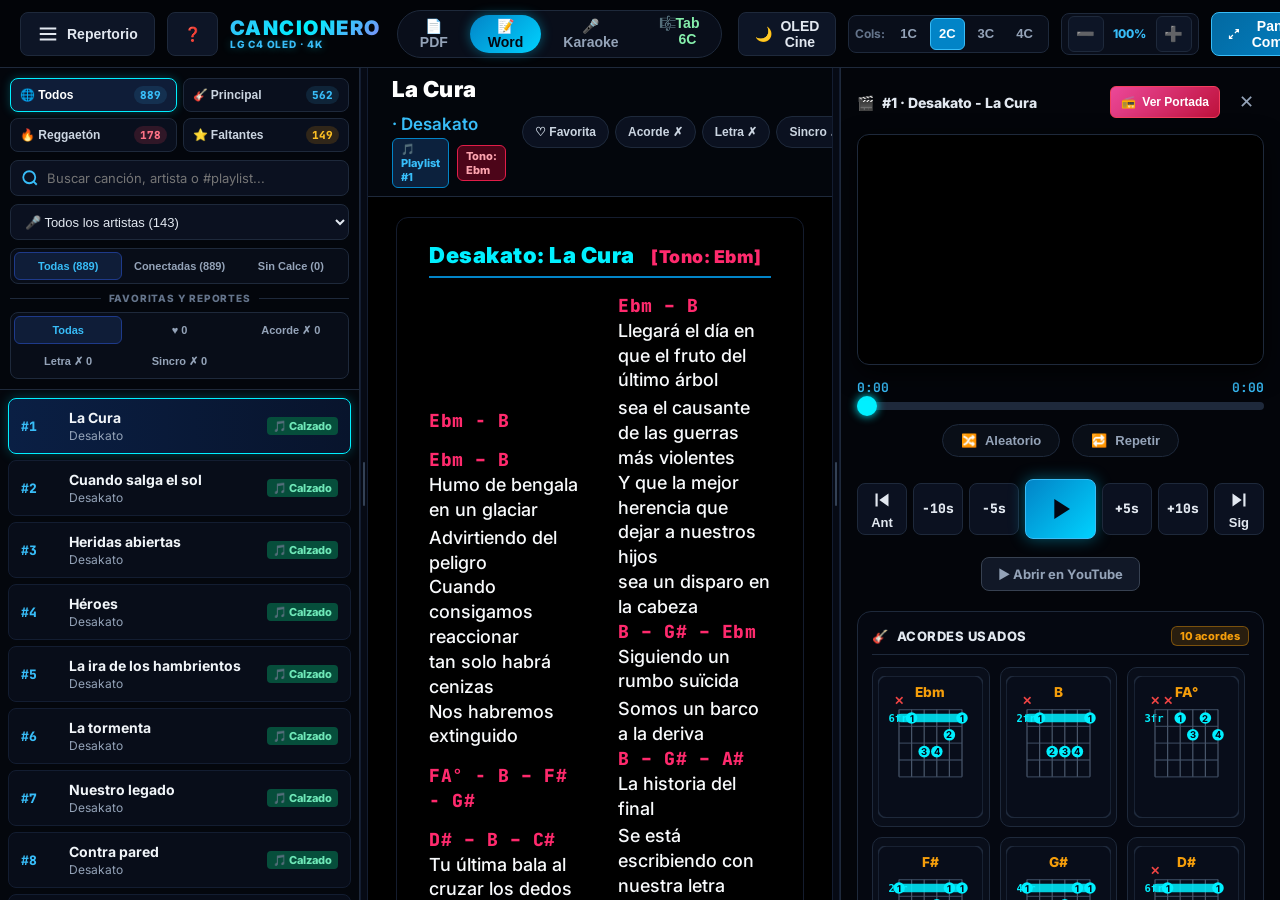
==== commit ee8d5fe3: "Actualizacion Cancionero TV 2026-11-26 14:58" ====
--- a/index.html
+++ b/index.html
@@ -12,7 +12,7 @@
   <link rel="preconnect" href="https://fonts.googleapis.com">
   <link rel="preconnect" href="https://fonts.gstatic.com" crossorigin>
   <link href="https://fonts.googleapis.com/css2?family=Inter:wght@400;500;600;700;800;900&family=JetBrains+Mono:wght@500;700&display=swap" rel="stylesheet">
-  <link rel="stylesheet" href="tv.css?v=2.6.0">
+  <link rel="stylesheet" href="tv.css?v=2.7.0">
 </head>
 <body class="theme-oled-dark layout-split">
   <div id="tv-app" class="tv-app-container">
@@ -40,6 +40,7 @@
           <button id="tv-mode-pdf" class="tv-pill-btn" role="tab" title="Hoja PDF original (Tecla 1)" tabindex="0">📄 PDF</button>
           <button id="tv-mode-word" class="tv-pill-btn active" role="tab" title="Hoja Word continua con acordes resaltados (Tecla 2)" tabindex="0">📝 Word</button>
           <button id="tv-mode-karaoke" class="tv-pill-btn tv-pill-karaoke" role="tab" title="Modo Karaoke sincronizado en pantalla gigante (Tecla 3)" tabindex="0">🎤 Karaoke</button>
+          <button id="btn-toggle-score-panel" class="tv-pill-btn tv-pill-score" type="button" style="display:none;" title="Ver u ocultar Tabs / Partitura sincronizada en paralelo (Tecla T)" tabindex="0">🎼 <span id="score-pill-label">Tabs</span></button>
         </div>
       </div>
 
@@ -212,6 +213,28 @@
             </div>
           </div>
         </div>
+
+        <!-- 2.2.1 TIRA HORIZONTAL DE TABS / PARTITURA 6 CUERDAS EN PARALELO (SINCRONIZADA 1:1) -->
+        <section id="score-split-panel" class="score-split-panel" style="display:none;" aria-label="Tabs y Partitura en paralelo">
+          <div class="score-panel-toolbar">
+            <div class="score-tb-left">
+              <span id="score-source-badge" class="score-source-badge">🎼 Tabs 1L</span>
+              <span id="score-bar-readout" class="score-bar-readout">C.1 · 0:00</span>
+              <select id="score-track-select" class="score-track-select" style="display:none;" title="Cambiar pista de instrumento" tabindex="0"></select>
+            </div>
+            <div class="score-tb-actions">
+              <button type="button" id="btn-score-chart-toggle" class="score-tb-btn" style="display:none;" title="Alternar entre Acordes 1:1 y Riff Tablatura" tabindex="0">Riff</button>
+              <button type="button" id="btn-score-stave" class="score-tb-btn" title="Alternar Solo Tablatura (6 cuerdas) o Pentagrama + Tab" tabindex="0">Tab</button>
+              <button type="button" id="btn-score-size" class="score-tb-btn" title="Alto de tira (1L / M / L)" tabindex="0">1L</button>
+              <button type="button" id="btn-score-songsterr" class="score-tb-btn score-tb-songsterr" style="display:none;" title="Abrir tablatura en Songsterr" tabindex="0">🌐 Songsterr</button>
+              <button type="button" id="btn-score-hide" class="score-tb-btn score-tb-close" title="Ocultar tira de Tabs" tabindex="0">✕</button>
+            </div>
+          </div>
+          <div id="score-status-banner" class="score-status-banner" style="display:none;"></div>
+          <div id="score-scroll-container" class="score-scroll-container">
+            <div id="alphatab-surface" class="alphatab-surface"></div>
+          </div>
+        </section>
       </section>
 
       <!-- Separador Ajustable Derecho (Panel de Reproducción y Acordes) -->
@@ -436,15 +459,19 @@
   <script src="reggaeton_db.js?v=3.6.0"></script>
   <script src="faltantes_db.js?v=3.6.0"></script>
   <script src="karaoke_db.js?v=5.2.0"></script>
+  <script src="songsterr_db.js?v=3.6.0"></script>
   <script src="jszip.min.js"></script>
   <script src="pdf.min.js?v=2.16.105"></script>
+  <script src="libs/alphatab/alphaTab.min.js?v=3.6.0"></script>
   <script src="libs/tv-nosleep.min.js"></script>
   <script src="libs/tv-keepawake-media.js"></script>
   <script src="libs/tv-qrcode.js"></script>
   <!-- Motor Unificado de Sincronización Karaoke v4.2 (Palabra por palabra + Anticipación -0.50s) -->
   <script src="karaokeTapCalibrator.js?v=4.2.0"></script>
+  <!-- Motor de Tabs / Partitura Horizontal 6 Cuerdas (AlphaTab + Songsterr) -->
+  <script src="scoreSplitEngine.js?v=3.6.0"></script>
   <!-- Lógica y Controlador TV Universal Smart TV (LG, Samsung, Android, Sony, Hisense) -->
-  <script src="tv.js?v=2.6.0"></script>
+  <script src="tv.js?v=2.7.0"></script>
   <!-- YouTube IFrame API -->
   <script src="https://www.youtube.com/iframe_api" async defer></script>
 </body>
--- a/tv.css
+++ b/tv.css
@@ -2428,3 +2428,190 @@
   color: #ffffff;
   box-shadow: 0 0 10px rgba(16, 185, 129, 0.35);
 }
+
+
+/* ==============================================================
+   14. TIRA HORIZONTAL DE TABS / PARTITURA 6 CUERDAS (ALPHATAB + SONGSTERR)
+   ============================================================== */
+.tv-pill-score {
+  border-color: rgba(34, 197, 94, 0.45) !important;
+  color: #86efac !important;
+}
+
+.tv-pill-score.active {
+  background: linear-gradient(135deg, #15803d 0%, #059669 100%) !important;
+  border-color: #22c55e !important;
+  color: #ffffff !important;
+  box-shadow: 0 0 14px rgba(34, 197, 94, 0.45);
+}
+
+.score-split-panel {
+  width: 100%;
+  height: 168px;
+  min-height: 140px;
+  max-height: 280px;
+  display: flex;
+  flex-direction: column;
+  flex-shrink: 0;
+  background: #141821;
+  border-top: 2px solid #22c55e;
+  box-shadow: 0 -6px 24px rgba(0, 0, 0, 0.75);
+  z-index: 35;
+}
+
+.score-panel-toolbar {
+  display: flex;
+  align-items: center;
+  justify-content: space-between;
+  gap: 8px;
+  background: #0b0f18;
+  padding: 5px 12px;
+  min-height: 32px;
+  border-bottom: 1px solid rgba(148, 163, 184, 0.2);
+  flex-shrink: 0;
+}
+
+body.tv-header-hidden .score-panel-toolbar {
+  height: 0 !important;
+  min-height: 0 !important;
+  padding: 0 !important;
+  border: none !important;
+  overflow: hidden !important;
+  opacity: 0 !important;
+}
+
+.score-tb-left,
+.score-tb-actions {
+  display: flex;
+  align-items: center;
+  gap: 6px;
+  min-width: 0;
+}
+
+.score-source-badge {
+  font-size: 11px;
+  font-weight: 800;
+  color: #86efac;
+  background: rgba(34, 197, 94, 0.14);
+  border: 1px solid rgba(34, 197, 94, 0.4);
+  border-radius: 6px;
+  padding: 2px 8px;
+  white-space: nowrap;
+}
+
+.score-bar-readout {
+  font-family: var(--tv-mono);
+  font-size: 12px;
+  font-weight: 700;
+  color: #38bdf8;
+  padding: 2px 8px;
+  background: rgba(56, 189, 248, 0.1);
+  border-radius: 6px;
+  white-space: nowrap;
+}
+
+.score-track-select {
+  height: 26px;
+  max-width: 220px;
+  background: #0f172a;
+  color: #e2e8f0;
+  border: 1px solid #334155;
+  border-radius: 6px;
+  font-size: 12px;
+  padding: 0 8px;
+  outline: none;
+}
+
+.score-tb-btn {
+  height: 26px;
+  padding: 0 10px;
+  border-radius: 6px;
+  border: 1px solid #334155;
+  background: #0f172a;
+  color: #cbd5e1;
+  font-size: 11.5px;
+  font-weight: 700;
+  cursor: pointer;
+  white-space: nowrap;
+  transition: all 0.15s ease;
+}
+
+.score-tb-btn:hover,
+.score-tb-btn:focus {
+  border-color: #22c55e;
+  color: #ffffff;
+  outline: none;
+}
+
+.score-tb-songsterr {
+  background: #0f1d38;
+  border-color: #0284c7;
+  color: #7dd3fc;
+}
+
+.score-tb-close {
+  color: #fda4af;
+  border-color: rgba(244, 63, 94, 0.4);
+}
+
+.score-status-banner {
+  padding: 4px 12px;
+  font-size: 12px;
+  color: #93c5fd;
+  background: #0f172a;
+  border-bottom: 1px solid #1e293b;
+}
+
+.score-scroll-container {
+  flex: 1;
+  overflow-x: auto;
+  overflow-y: hidden;
+  position: relative;
+  background: #141821;
+}
+
+.score-scroll-container::-webkit-scrollbar {
+  height: 6px;
+}
+
+.score-scroll-container::-webkit-scrollbar-thumb {
+  background: #334155;
+  border-radius: 3px;
+}
+
+.alphatab-surface {
+  display: inline-block;
+  min-width: 100%;
+  min-height: 100%;
+  position: relative;
+  background: #141821;
+  padding-bottom: 2px;
+  cursor: pointer;
+}
+
+.score-live-playhead {
+  position: absolute;
+  top: 0;
+  left: 0;
+  width: 3px;
+  height: 92px;
+  background: #22c55e;
+  box-shadow: 0 0 12px rgba(34, 197, 94, 0.95), 0 0 3px #86efac;
+  border-radius: 2px;
+  pointer-events: none;
+  z-index: 20;
+  will-change: transform;
+}
+
+.score-live-beat-hl {
+  position: absolute;
+  top: 0;
+  left: 0;
+  width: 22px;
+  height: 86px;
+  background: rgba(34, 197, 94, 0.16);
+  border-radius: 4px;
+  pointer-events: none;
+  z-index: 15;
+  will-change: transform;
+}
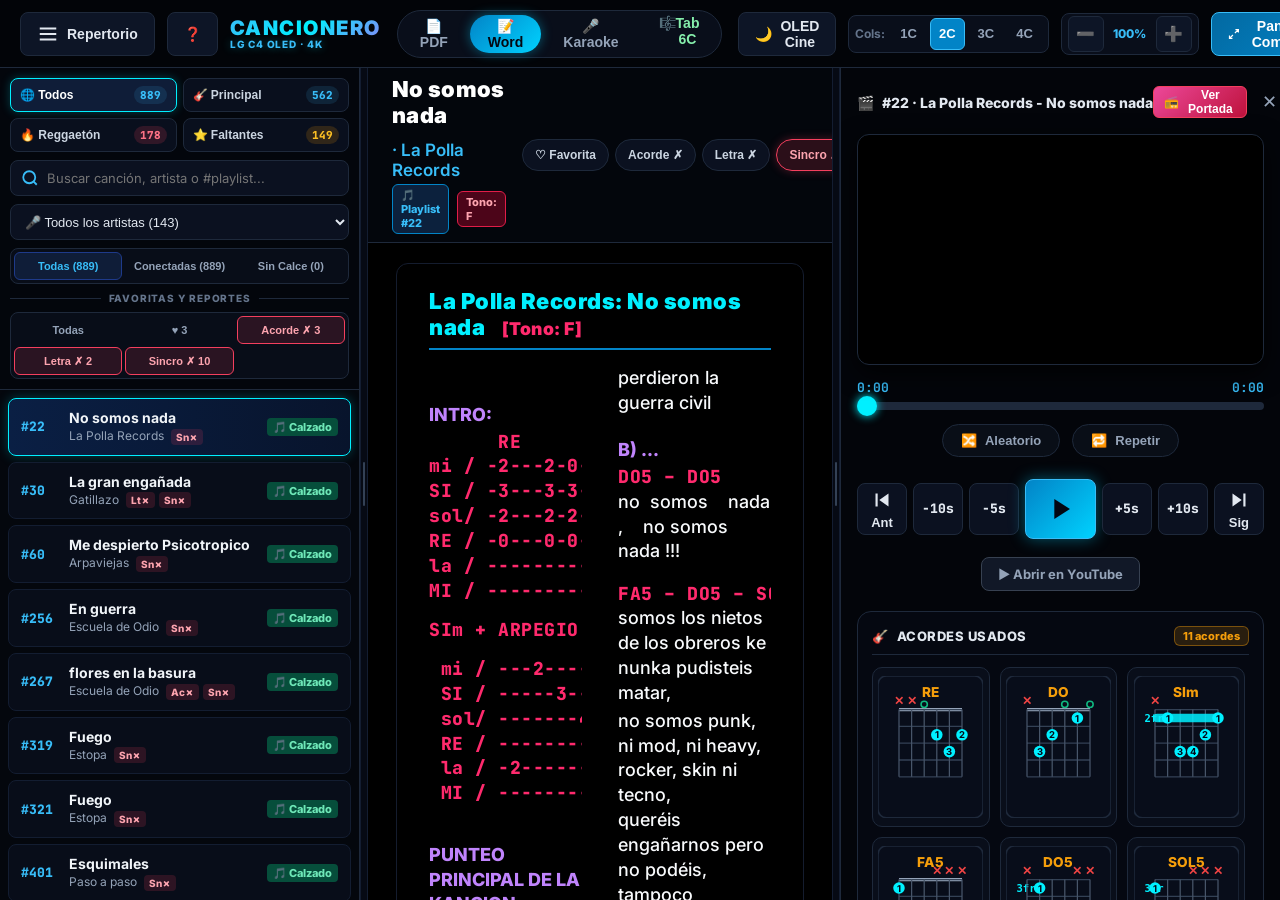
==== commit c3968897: "Actualizacion Cancionero TV 2026-11-27 16:53" ====
--- a/index.html
+++ b/index.html
@@ -12,7 +12,7 @@
   <link rel="preconnect" href="https://fonts.googleapis.com">
   <link rel="preconnect" href="https://fonts.gstatic.com" crossorigin>
   <link href="https://fonts.googleapis.com/css2?family=Inter:wght@400;500;600;700;800;900&family=JetBrains+Mono:wght@500;700&display=swap" rel="stylesheet">
-  <link rel="stylesheet" href="tv.css?v=2.7.0">
+  <link rel="stylesheet" href="tv.css?v=4.0.0">
 </head>
 <body class="theme-oled-dark layout-split">
   <div id="tv-app" class="tv-app-container">
@@ -454,24 +454,24 @@
   </div>
 
   <!-- BUNDLES DE DATOS IDÉNTICOS AL CANCIONERO MÓVIL (SSOT) -->
-  <script src="cancionero_db.js?v=3.6.0"></script>
-  <script src="playlist_db.js?v=3.2.1"></script>
-  <script src="reggaeton_db.js?v=3.6.0"></script>
-  <script src="faltantes_db.js?v=3.6.0"></script>
-  <script src="karaoke_db.js?v=5.2.0"></script>
-  <script src="songsterr_db.js?v=3.6.0"></script>
+  <script src="cancionero_db.js?v=4.0.0"></script>
+  <script src="playlist_db.js?v=4.0.0"></script>
+  <script src="reggaeton_db.js?v=4.0.0"></script>
+  <script src="faltantes_db.js?v=4.0.0"></script>
+  <script src="karaoke_db.js?v=4.0.0"></script>
+  <script src="songsterr_db.js?v=4.0.0"></script>
   <script src="jszip.min.js"></script>
   <script src="pdf.min.js?v=2.16.105"></script>
-  <script src="libs/alphatab/alphaTab.min.js?v=3.6.0"></script>
+  <script src="libs/alphatab/alphaTab.min.js?v=4.0.0"></script>
   <script src="libs/tv-nosleep.min.js"></script>
   <script src="libs/tv-keepawake-media.js"></script>
   <script src="libs/tv-qrcode.js"></script>
-  <!-- Motor Unificado de Sincronización Karaoke v4.2 (Palabra por palabra + Anticipación -0.50s) -->
-  <script src="karaokeTapCalibrator.js?v=4.2.0"></script>
+  <!-- Motor Unificado de Sincronización Karaoke v4.0 (Palabra por palabra + Anticipación -0.50s) -->
+  <script src="karaokeTapCalibrator.js?v=4.0.0"></script>
   <!-- Motor de Tabs / Partitura Horizontal 6 Cuerdas (AlphaTab + Songsterr) -->
-  <script src="scoreSplitEngine.js?v=3.6.0"></script>
+  <script src="scoreSplitEngine.js?v=4.0.0"></script>
   <!-- Lógica y Controlador TV Universal Smart TV (LG, Samsung, Android, Sony, Hisense) -->
-  <script src="tv.js?v=2.7.0"></script>
+  <script src="tv.js?v=4.0.0"></script>
   <!-- YouTube IFrame API -->
   <script src="https://www.youtube.com/iframe_api" async defer></script>
 </body>
--- a/tv.css
+++ b/tv.css
@@ -1091,6 +1091,19 @@
   font-size: 1.0em;
 }
 
+.word-line.chord-line {
+  white-space: pre !important;
+  word-break: normal !important;
+  overflow-x: auto;
+  scrollbar-width: none;
+  max-width: 100%;
+  display: block;
+}
+
+.word-line.chord-line::-webkit-scrollbar {
+  display: none;
+}
+
 .word-line.empty-line {
   height: 0.8em;
 }
@@ -2030,7 +2043,15 @@
   margin-bottom: -4px;
   padding-left: 14px;
   letter-spacing: 0.04em;
+  white-space: pre;
+  overflow-x: auto;
+  scrollbar-width: none;
+  max-width: 100%;
   transition: color 0.2s ease, transform 0.2s ease;
+}
+
+.karaoke-chord-row::-webkit-scrollbar {
+  display: none;
 }
 
 .karaoke-chord-row.karaoke-chord-active {
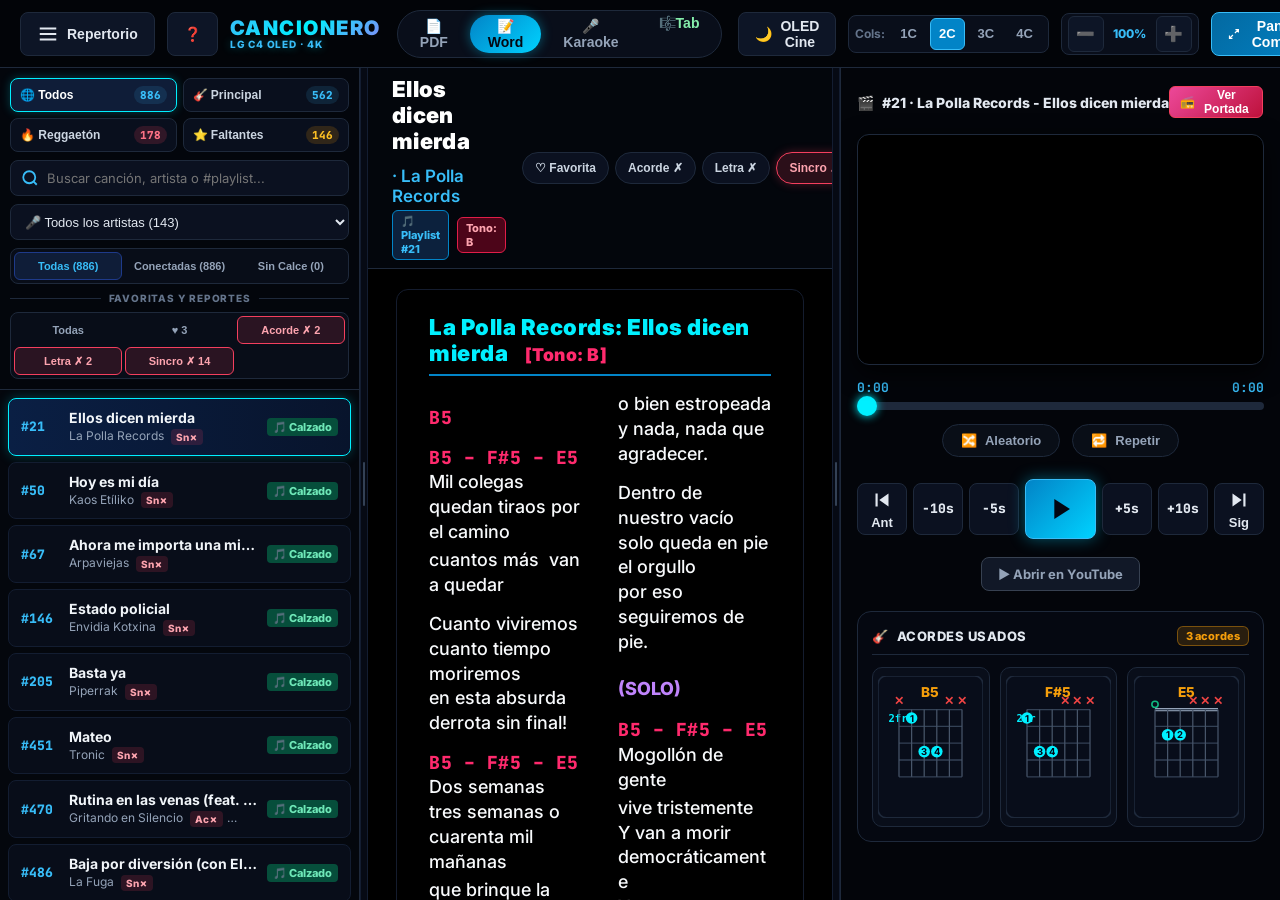
==== commit d55773ef: "Actualizacion Cancionero TV 2026-11-27 19:24" ====
--- a/index.html
+++ b/index.html
@@ -12,7 +12,7 @@
   <link rel="preconnect" href="https://fonts.googleapis.com">
   <link rel="preconnect" href="https://fonts.gstatic.com" crossorigin>
   <link href="https://fonts.googleapis.com/css2?family=Inter:wght@400;500;600;700;800;900&family=JetBrains+Mono:wght@500;700&display=swap" rel="stylesheet">
-  <link rel="stylesheet" href="tv.css?v=4.0.0">
+  <link rel="stylesheet" href="tv.css?v=4.1.0">
 </head>
 <body class="theme-oled-dark layout-split">
   <div id="tv-app" class="tv-app-container">
@@ -218,14 +218,14 @@
         <section id="score-split-panel" class="score-split-panel" style="display:none;" aria-label="Tabs y Partitura en paralelo">
           <div class="score-panel-toolbar">
             <div class="score-tb-left">
-              <span id="score-source-badge" class="score-source-badge">🎼 Tabs 1L</span>
+              <span id="score-source-badge" class="score-source-badge">🎸 Tab</span>
               <span id="score-bar-readout" class="score-bar-readout">C.1 · 0:00</span>
+              <button type="button" id="btn-score-track-cycle" class="score-tb-btn score-tb-inst" style="display:none;" title="Cambiar tab de otro instrumento" tabindex="0">🎸 Inst 1/2</button>
               <select id="score-track-select" class="score-track-select" style="display:none;" title="Cambiar pista de instrumento" tabindex="0"></select>
             </div>
             <div class="score-tb-actions">
               <button type="button" id="btn-score-chart-toggle" class="score-tb-btn" style="display:none;" title="Alternar entre Acordes 1:1 y Riff Tablatura" tabindex="0">Riff</button>
               <button type="button" id="btn-score-stave" class="score-tb-btn" title="Alternar Solo Tablatura (6 cuerdas) o Pentagrama + Tab" tabindex="0">Tab</button>
-              <button type="button" id="btn-score-size" class="score-tb-btn" title="Alto de tira (1L / M / L)" tabindex="0">1L</button>
               <button type="button" id="btn-score-songsterr" class="score-tb-btn score-tb-songsterr" style="display:none;" title="Abrir tablatura en Songsterr" tabindex="0">🌐 Songsterr</button>
               <button type="button" id="btn-score-hide" class="score-tb-btn score-tb-close" title="Ocultar tira de Tabs" tabindex="0">✕</button>
             </div>
@@ -454,24 +454,24 @@
   </div>
 
   <!-- BUNDLES DE DATOS IDÉNTICOS AL CANCIONERO MÓVIL (SSOT) -->
-  <script src="cancionero_db.js?v=4.0.0"></script>
-  <script src="playlist_db.js?v=4.0.0"></script>
-  <script src="reggaeton_db.js?v=4.0.0"></script>
-  <script src="faltantes_db.js?v=4.0.0"></script>
-  <script src="karaoke_db.js?v=4.0.0"></script>
-  <script src="songsterr_db.js?v=4.0.0"></script>
+  <script src="cancionero_db.js?v=4.1.0"></script>
+  <script src="playlist_db.js?v=4.1.0"></script>
+  <script src="reggaeton_db.js?v=4.1.0"></script>
+  <script src="faltantes_db.js?v=4.1.0"></script>
+  <script src="karaoke_db.js?v=4.1.0"></script>
+  <script src="songsterr_db.js?v=4.1.0"></script>
   <script src="jszip.min.js"></script>
   <script src="pdf.min.js?v=2.16.105"></script>
-  <script src="libs/alphatab/alphaTab.min.js?v=4.0.0"></script>
+  <script src="libs/alphatab/alphaTab.min.js?v=4.1.0"></script>
   <script src="libs/tv-nosleep.min.js"></script>
   <script src="libs/tv-keepawake-media.js"></script>
   <script src="libs/tv-qrcode.js"></script>
   <!-- Motor Unificado de Sincronización Karaoke v4.0 (Palabra por palabra + Anticipación -0.50s) -->
-  <script src="karaokeTapCalibrator.js?v=4.0.0"></script>
+  <script src="karaokeTapCalibrator.js?v=4.1.0"></script>
   <!-- Motor de Tabs / Partitura Horizontal 6 Cuerdas (AlphaTab + Songsterr) -->
-  <script src="scoreSplitEngine.js?v=4.0.0"></script>
+  <script src="scoreSplitEngine.js?v=4.1.0"></script>
   <!-- Lógica y Controlador TV Universal Smart TV (LG, Samsung, Android, Sony, Hisense) -->
-  <script src="tv.js?v=4.0.0"></script>
+  <script src="tv.js?v=4.1.0"></script>
   <!-- YouTube IFrame API -->
   <script src="https://www.youtube.com/iframe_api" async defer></script>
 </body>
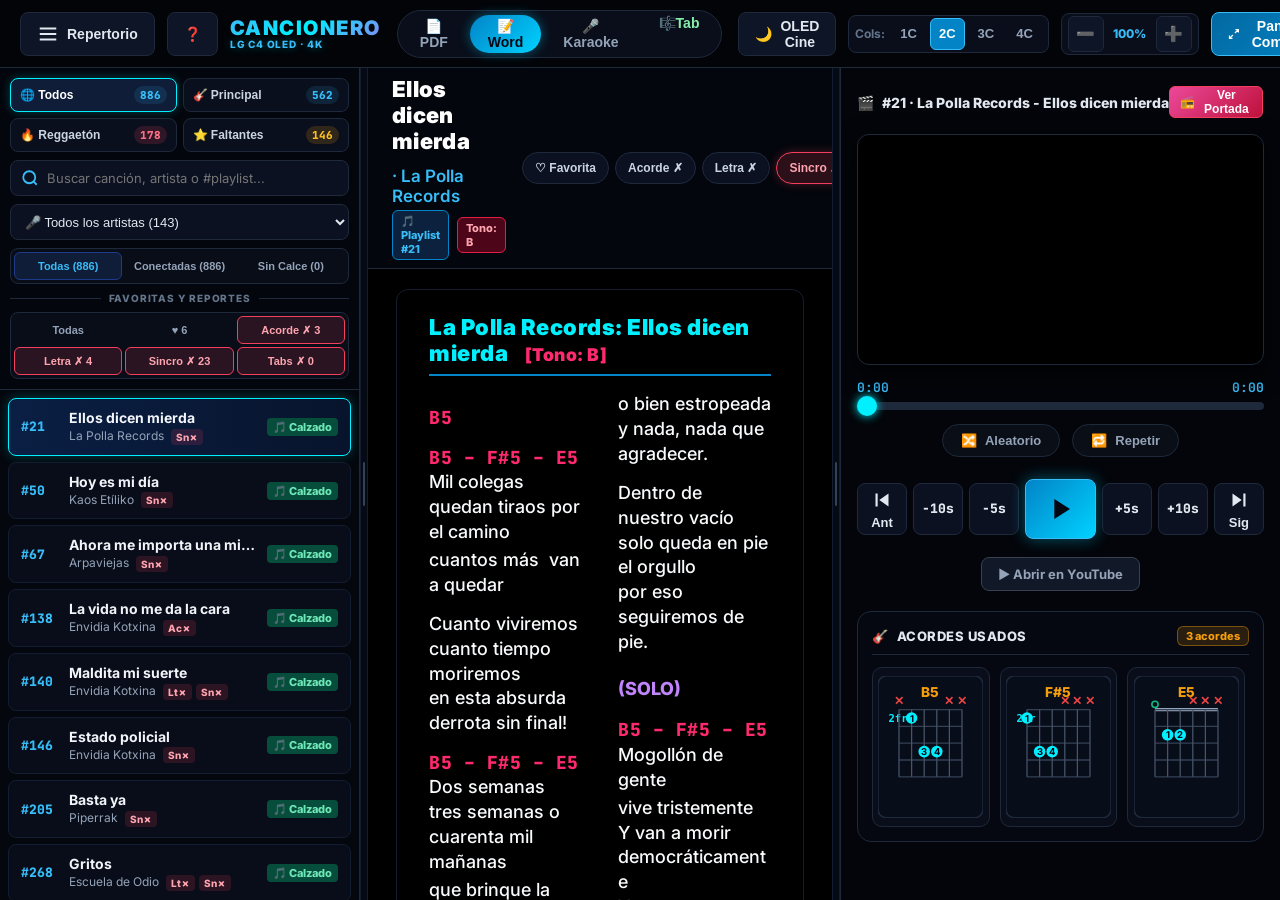
==== commit 410b7d6e: "Actualizacion Cancionero TV 2026-11-27 21:35" ====
--- a/index.html
+++ b/index.html
@@ -142,6 +142,7 @@
             <button class="tv-mark-filter-btn tv-mf-err" type="button" data-mark-filter="badChord" tabindex="0" title="Canciones con acordes con error">Acorde ✗ <span id="count-mark-bad-chord">0</span></button>
             <button class="tv-mark-filter-btn tv-mf-err" type="button" data-mark-filter="badLyric" tabindex="0" title="Canciones con letra con error">Letra ✗ <span id="count-mark-bad-lyric">0</span></button>
             <button class="tv-mark-filter-btn tv-mf-err" type="button" data-mark-filter="badSync" tabindex="0" title="Canciones con sincronización mala">Sincro ✗ <span id="count-mark-bad-sync">0</span></button>
+            <button class="tv-mark-filter-btn tv-mf-err" type="button" data-mark-filter="badTab" tabindex="0" title="Canciones con tabs malas">Tabs ✗ <span id="count-mark-bad-tab">0</span></button>
           </div>
         </div>
 
@@ -181,12 +182,13 @@
             <button id="btn-tv-lang-es" class="tv-lang-btn" type="button" title="Ver versión traducida al español (Tecla L)" tabindex="0">🇪🇸 Español</button>
           </div>
 
-          <!-- Marcas rápidas de la canción actual: Favorita + Error Acordes + Error Letra + Error Sincro -->
+          <!-- Marcas rápidas de la canción actual: Favorita + Error Acordes + Error Letra + Error Sincro + Error Tabs -->
           <div class="tv-song-marks-bar">
             <button id="btn-tv-mark-fav" class="tv-mark-btn tv-mark-fav" type="button" title="Marcar o quitar de Favoritas" tabindex="0">♡ Favorita</button>
             <button id="btn-tv-mark-bad-chord" class="tv-mark-btn tv-mark-err" type="button" title="Reportar error en los acordes" tabindex="0">Acorde ✗</button>
             <button id="btn-tv-mark-bad-lyric" class="tv-mark-btn tv-mark-err" type="button" title="Reportar error en la letra" tabindex="0">Letra ✗</button>
             <button id="btn-tv-mark-bad-sync" class="tv-mark-btn tv-mark-err" type="button" title="Reportar error de sincronización" tabindex="0">Sincro ✗</button>
+            <button id="btn-tv-mark-bad-tab" class="tv-mark-btn tv-mark-err" type="button" title="Reportar error en la tablatura" tabindex="0">Tabs ✗</button>
           </div>
 
           <!-- Paginador Flotante (Exclusivo para modo PDF; en Word es continuo sin páginas) -->
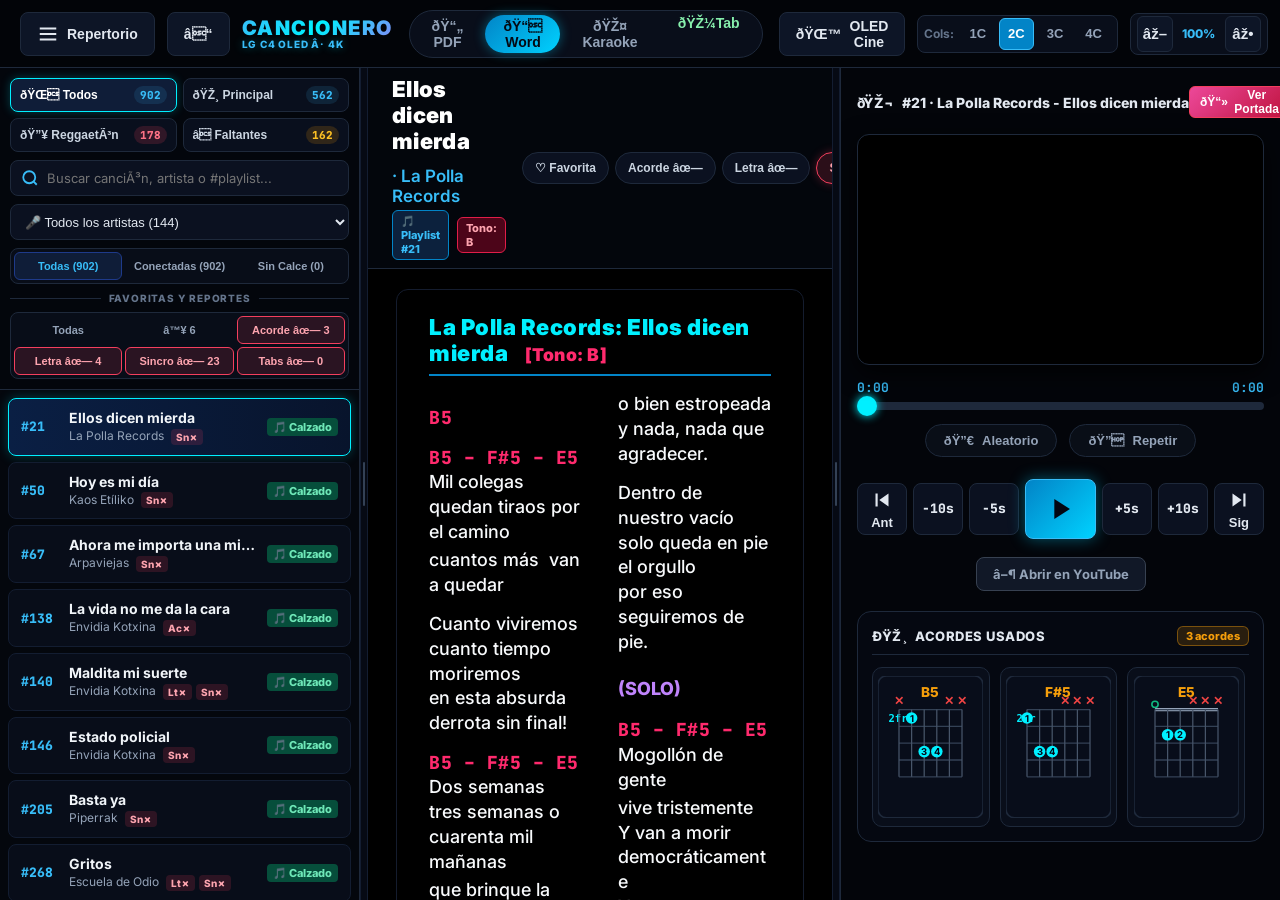
==== commit 99e7bfed: "Actualizacion Cancionero TV 2026-11-27 22:18" ====
--- a/index.html
+++ b/index.html
@@ -1,4 +1,4 @@
-<!DOCTYPE html>
+﻿<!DOCTYPE html>
 <html lang="es">
 <head>
   <meta charset="UTF-8">
@@ -6,7 +6,7 @@
   <meta name="theme-color" content="#000000">
   <meta name="apple-mobile-web-app-capable" content="yes">
   <meta name="apple-mobile-web-app-status-bar-style" content="black">
-  <title>Cancionero — LG C4 OLED TV Edition</title>
+  <title>Cancionero â€” LG C4 OLED TV Edition</title>
   
   <link rel="icon" type="image/svg+xml" href="icon.svg">
   <link rel="preconnect" href="https://fonts.googleapis.com">
@@ -26,33 +26,33 @@
         </button>
         <!-- Ayuda Control Remoto antes de Cancionero -->
         <button id="btn-remote-help" class="tv-btn tv-btn-help" title="Ver atajos del control Magic Remote LG" tabindex="0">
-          <span>❓</span>
+          <span>â“</span>
         </button>
         <div class="tv-brand">
           <span class="tv-brand-title">CANCIONERO</span>
-          <span class="tv-brand-badge">LG C4 OLED · 4K</span>
-        </div>
-      </div>
-
-      <!-- Selector de Modos de Visualización (PDF | Word | Karaoke) -->
+          <span class="tv-brand-badge">LG C4 OLED Â· 4K</span>
+        </div>
+      </div>
+
+      <!-- Selector de Modos de VisualizaciÃ³n (PDF | Word | Karaoke) -->
       <div class="tv-header-center">
         <div class="tv-pill-group" role="tablist">
-          <button id="tv-mode-pdf" class="tv-pill-btn" role="tab" title="Hoja PDF original (Tecla 1)" tabindex="0">📄 PDF</button>
-          <button id="tv-mode-word" class="tv-pill-btn active" role="tab" title="Hoja Word continua con acordes resaltados (Tecla 2)" tabindex="0">📝 Word</button>
-          <button id="tv-mode-karaoke" class="tv-pill-btn tv-pill-karaoke" role="tab" title="Modo Karaoke sincronizado en pantalla gigante (Tecla 3)" tabindex="0">🎤 Karaoke</button>
-          <button id="btn-toggle-score-panel" class="tv-pill-btn tv-pill-score" type="button" style="display:none;" title="Ver u ocultar Tabs / Partitura sincronizada en paralelo (Tecla T)" tabindex="0">🎼 <span id="score-pill-label">Tabs</span></button>
+          <button id="tv-mode-pdf" class="tv-pill-btn" role="tab" title="Hoja PDF original (Tecla 1)" tabindex="0">ðŸ“„ PDF</button>
+          <button id="tv-mode-word" class="tv-pill-btn active" role="tab" title="Hoja Word continua con acordes resaltados (Tecla 2)" tabindex="0">ðŸ“ Word</button>
+          <button id="tv-mode-karaoke" class="tv-pill-btn tv-pill-karaoke" role="tab" title="Modo Karaoke sincronizado en pantalla gigante (Tecla 3)" tabindex="0">ðŸŽ¤ Karaoke</button>
+          <button id="btn-toggle-score-panel" class="tv-pill-btn tv-pill-score" type="button" style="display:none;" title="Ver u ocultar Tabs / Partitura sincronizada en paralelo (Tecla T)" tabindex="0">ðŸŽ¼ <span id="score-pill-label">Tabs</span></button>
         </div>
       </div>
 
       <div class="tv-header-right">
         <!-- Selector de Tema de Hoja: OLED Negro Puro vs Papel Blanco -->
         <button id="btn-toggle-theme" class="tv-btn tv-btn-toggle" title="Alternar entre OLED Negro y Papel Blanco (Tecla O)" tabindex="0">
-          <span id="theme-icon">🌙</span>
+          <span id="theme-icon">ðŸŒ™</span>
           <span id="theme-label" class="btn-text">OLED Cine</span>
         </button>
 
         <!-- Selector de Columnas en Modo Word (1C, 2C, 3C, 4C) -->
-        <div id="tv-cols-selector" class="tv-cols-group" title="Número de columnas para aprovechar la pantalla ancha 16:9">
+        <div id="tv-cols-selector" class="tv-cols-group" title="NÃºmero de columnas para aprovechar la pantalla ancha 16:9">
           <span class="cols-title">Cols:</span>
           <button type="button" class="tv-col-btn" data-cols="1" tabindex="0">1C</button>
           <button type="button" class="tv-col-btn active" data-cols="2" tabindex="0">2C</button>
@@ -62,9 +62,9 @@
 
         <!-- Zoom TV -->
         <div class="tv-zoom-group">
-          <button id="btn-zoom-out" class="tv-btn-sm" title="Reducir tamaño de letra" tabindex="0">➖</button>
+          <button id="btn-zoom-out" class="tv-btn-sm" title="Reducir tamaÃ±o de letra" tabindex="0">âž–</button>
           <span id="tv-zoom-badge" class="tv-zoom-badge">100%</span>
-          <button id="btn-zoom-in" class="tv-btn-sm" title="Aumentar tamaño de letra" tabindex="0">➕</button>
+          <button id="btn-zoom-in" class="tv-btn-sm" title="Aumentar tamaÃ±o de letra" tabindex="0">âž•</button>
         </div>
 
         <!-- Pantalla Completa TV -->
@@ -73,16 +73,16 @@
           <span class="btn-text">Pantalla Completa</span>
         </button>
 
-        <!-- Botón Compartir Registro de Fallas y Favoritas (sin contador numérico ni edición) -->
+        <!-- BotÃ³n Compartir Registro de Fallas y Favoritas (sin contador numÃ©rico ni ediciÃ³n) -->
         <button id="btn-tv-share-marks" class="tv-btn tv-btn-share" title="Compartir registro de fallas y favoritas" tabindex="0">
-          <span>📤</span>
+          <span>ðŸ“¤</span>
           <span class="btn-text">Compartir</span>
         </button>
 
-        <!-- Botón Reproducción / Acordes en esquina superior derecha -->
-        <button id="btn-toggle-layout" class="tv-btn tv-btn-toggle tv-btn-player-toggle active" title="Mostrar u ocultar panel de Reproducción y Acordes sin detener la música" tabindex="0">
-          <span id="layout-icon">🎸</span>
-          <span id="layout-label" class="btn-text">Reproducción / Acordes</span>
+        <!-- BotÃ³n ReproducciÃ³n / Acordes en esquina superior derecha -->
+        <button id="btn-toggle-layout" class="tv-btn tv-btn-toggle tv-btn-player-toggle active" title="Mostrar u ocultar panel de ReproducciÃ³n y Acordes sin detener la mÃºsica" tabindex="0">
+          <span id="layout-icon">ðŸŽ¸</span>
+          <span id="layout-label" class="btn-text">ReproducciÃ³n / Acordes</span>
         </button>
       </div>
     </header>
@@ -93,41 +93,41 @@
       <!-- 2.1 PANEL LATERAL: REPERTORIO Y LISTA DE CANCIONES (REDIMENSIONABLE) -->
       <aside id="tv-sidebar" class="tv-sidebar">
         <div class="tv-sidebar-filters">
-          <!-- Selector de Cancionero en grilla simétrica 2x2 -->
+          <!-- Selector de Cancionero en grilla simÃ©trica 2x2 -->
           <div class="tv-book-switcher">
             <button id="tv-book-all" class="tv-book-btn active" data-book="all" tabindex="0">
-              <span class="book-name">🌐 Todos</span>
+              <span class="book-name">ðŸŒ Todos</span>
               <span class="book-count" id="tv-count-all">889</span>
             </button>
             <button id="tv-book-principal" class="tv-book-btn" data-book="principal" tabindex="0">
-              <span class="book-name">🎸 Principal</span>
+              <span class="book-name">ðŸŽ¸ Principal</span>
               <span class="book-count" id="tv-count-prin">562</span>
             </button>
             <button id="tv-book-reggaeton" class="tv-book-btn tv-book-reg" data-book="reggaeton" tabindex="0">
-              <span class="book-name">🔥 Reggaetón</span>
+              <span class="book-name">ðŸ”¥ ReggaetÃ³n</span>
               <span class="book-count" id="tv-count-reg">178</span>
             </button>
             <button id="tv-book-faltantes" class="tv-book-btn tv-book-fal" data-book="faltantes" tabindex="0">
-              <span class="book-name">⭐ Faltantes</span>
+              <span class="book-name">â­ Faltantes</span>
               <span class="book-count" id="tv-count-fal">149</span>
             </button>
           </div>
 
-          <!-- Caja de Búsqueda Rápida TV -->
+          <!-- Caja de BÃºsqueda RÃ¡pida TV -->
           <div class="tv-search-box">
             <svg viewBox="0 0 24 24" width="18" height="18" fill="none" stroke="#38bdf8" stroke-width="2.4"><circle cx="11" cy="11" r="8"/><path d="M21 21l-4.35-4.35"/></svg>
-            <input type="text" id="tv-search-input" placeholder="Buscar canción, artista o #playlist..." autocomplete="off" tabindex="0">
-            <button id="btn-tv-clear-search" class="tv-clear-btn" style="display:none;" tabindex="0">✕</button>
+            <input type="text" id="tv-search-input" placeholder="Buscar canciÃ³n, artista o #playlist..." autocomplete="off" tabindex="0">
+            <button id="btn-tv-clear-search" class="tv-clear-btn" style="display:none;" tabindex="0">âœ•</button>
           </div>
 
           <!-- Filtro por Artista -->
           <div class="tv-filter-row">
             <select id="tv-artist-select" class="tv-select" tabindex="0">
-              <option value="">🎤 Todos los artistas</option>
+              <option value="">ðŸŽ¤ Todos los artistas</option>
             </select>
           </div>
 
-          <!-- Tabs de Estado de Conexión -->
+          <!-- Tabs de Estado de ConexiÃ³n -->
           <div class="tv-filter-tabs">
             <button class="tv-filter-tab active" data-filter="all" tabindex="0">Todas (<span id="count-tab-all">0</span>)</button>
             <button class="tv-filter-tab" data-filter="matched" tabindex="0">Conectadas (<span id="count-tab-matched">0</span>)</button>
@@ -138,11 +138,11 @@
           <div class="tv-filter-divider"><span>Favoritas y Reportes</span></div>
           <div class="tv-mark-filters">
             <button class="tv-mark-filter-btn active" type="button" data-mark-filter="all" tabindex="0">Todas</button>
-            <button class="tv-mark-filter-btn tv-mf-fav" type="button" data-mark-filter="fav" tabindex="0">♥ <span id="count-mark-fav">0</span></button>
-            <button class="tv-mark-filter-btn tv-mf-err" type="button" data-mark-filter="badChord" tabindex="0" title="Canciones con acordes con error">Acorde ✗ <span id="count-mark-bad-chord">0</span></button>
-            <button class="tv-mark-filter-btn tv-mf-err" type="button" data-mark-filter="badLyric" tabindex="0" title="Canciones con letra con error">Letra ✗ <span id="count-mark-bad-lyric">0</span></button>
-            <button class="tv-mark-filter-btn tv-mf-err" type="button" data-mark-filter="badSync" tabindex="0" title="Canciones con sincronización mala">Sincro ✗ <span id="count-mark-bad-sync">0</span></button>
-            <button class="tv-mark-filter-btn tv-mf-err" type="button" data-mark-filter="badTab" tabindex="0" title="Canciones con tabs malas">Tabs ✗ <span id="count-mark-bad-tab">0</span></button>
+            <button class="tv-mark-filter-btn tv-mf-fav" type="button" data-mark-filter="fav" tabindex="0">â™¥ <span id="count-mark-fav">0</span></button>
+            <button class="tv-mark-filter-btn tv-mf-err" type="button" data-mark-filter="badChord" tabindex="0" title="Canciones con acordes con error">Acorde âœ— <span id="count-mark-bad-chord">0</span></button>
+            <button class="tv-mark-filter-btn tv-mf-err" type="button" data-mark-filter="badLyric" tabindex="0" title="Canciones con letra con error">Letra âœ— <span id="count-mark-bad-lyric">0</span></button>
+            <button class="tv-mark-filter-btn tv-mf-err" type="button" data-mark-filter="badSync" tabindex="0" title="Canciones con sincronizaciÃ³n mala">Sincro âœ— <span id="count-mark-bad-sync">0</span></button>
+            <button class="tv-mark-filter-btn tv-mf-err" type="button" data-mark-filter="badTab" tabindex="0" title="Canciones con tabs malas">Tabs âœ— <span id="count-mark-bad-tab">0</span></button>
           </div>
         </div>
 
@@ -153,49 +153,49 @@
       </aside>
 
       <!-- Separador Ajustable Izquierdo (Lista de canciones) -->
-      <div id="tv-resizer-left" class="tv-panel-resizer" role="separator" aria-orientation="vertical" aria-label="Ajustar ancho de la lista de canciones" title="Arrastra o usa flechas ◄/► para ajustar ancho de la lista (doble clic restablece)" tabindex="0">
+      <div id="tv-resizer-left" class="tv-panel-resizer" role="separator" aria-orientation="vertical" aria-label="Ajustar ancho de la lista de canciones" title="Arrastra o usa flechas â—„/â–º para ajustar ancho de la lista (doble clic restablece)" tabindex="0">
         <span class="resizer-grip"></span>
       </div>
 
-      <!-- 2.2 ESCENARIO CENTRAL: VISOR DE CANCIÓN (WORD / PDF / KARAOKE) -->
+      <!-- 2.2 ESCENARIO CENTRAL: VISOR DE CANCIÃ“N (WORD / PDF / KARAOKE) -->
       <section id="tv-stage" class="tv-stage">
         
-        <!-- Barra de Contexto de la Canción Actual -->
+        <!-- Barra de Contexto de la CanciÃ³n Actual -->
         <div class="tv-song-context-bar">
           <div class="tv-context-left">
             <div class="tv-song-title-row">
-              <span id="tv-song-title" class="tv-current-title">Selecciona una canción</span>
+              <span id="tv-song-title" class="tv-current-title">Selecciona una canciÃ³n</span>
               <span id="tv-song-artist" class="tv-current-artist"></span>
             </div>
             <div class="tv-meta-badges">
-              <span id="tv-badge-playlist" class="tv-badge tv-badge-pl">🎵 Playlist #—</span>
+              <span id="tv-badge-playlist" class="tv-badge tv-badge-pl">ðŸŽµ Playlist #â€”</span>
               <span id="tv-badge-tone" class="tv-badge tv-badge-tone" style="display:none;"></span>
               <span id="tv-badge-pages" class="tv-badge tv-badge-pages">Continuo</span>
-              <select id="tv-versions-select" class="tv-versions-select" style="display:none;" title="Cambiar versión de la playlist" tabindex="0">
+              <select id="tv-versions-select" class="tv-versions-select" style="display:none;" title="Cambiar versiÃ³n de la playlist" tabindex="0">
               </select>
             </div>
           </div>
 
-          <!-- Selector de Idioma (Visible solo en canciones con versión traducida al español) -->
-          <div id="tv-lang-toggle-group" class="tv-lang-segmented" style="display:none;" role="group" aria-label="Cambiar idioma de la canción">
-            <button id="btn-tv-lang-orig" class="tv-lang-btn active" type="button" title="Ver letra en idioma original (Tecla L)" tabindex="0">🌐 Original</button>
-            <button id="btn-tv-lang-es" class="tv-lang-btn" type="button" title="Ver versión traducida al español (Tecla L)" tabindex="0">🇪🇸 Español</button>
-          </div>
-
-          <!-- Marcas rápidas de la canción actual: Favorita + Error Acordes + Error Letra + Error Sincro + Error Tabs -->
+          <!-- Selector de Idioma (Visible solo en canciones con versiÃ³n traducida al espaÃ±ol) -->
+          <div id="tv-lang-toggle-group" class="tv-lang-segmented" style="display:none;" role="group" aria-label="Cambiar idioma de la canciÃ³n">
+            <button id="btn-tv-lang-orig" class="tv-lang-btn active" type="button" title="Ver letra en idioma original (Tecla L)" tabindex="0">ðŸŒ Original</button>
+            <button id="btn-tv-lang-es" class="tv-lang-btn" type="button" title="Ver versiÃ³n traducida al espaÃ±ol (Tecla L)" tabindex="0">ðŸ‡ªðŸ‡¸ EspaÃ±ol</button>
+          </div>
+
+          <!-- Marcas rÃ¡pidas de la canciÃ³n actual: Favorita + Error Acordes + Error Letra + Error Sincro + Error Tabs -->
           <div class="tv-song-marks-bar">
-            <button id="btn-tv-mark-fav" class="tv-mark-btn tv-mark-fav" type="button" title="Marcar o quitar de Favoritas" tabindex="0">♡ Favorita</button>
-            <button id="btn-tv-mark-bad-chord" class="tv-mark-btn tv-mark-err" type="button" title="Reportar error en los acordes" tabindex="0">Acorde ✗</button>
-            <button id="btn-tv-mark-bad-lyric" class="tv-mark-btn tv-mark-err" type="button" title="Reportar error en la letra" tabindex="0">Letra ✗</button>
-            <button id="btn-tv-mark-bad-sync" class="tv-mark-btn tv-mark-err" type="button" title="Reportar error de sincronización" tabindex="0">Sincro ✗</button>
-            <button id="btn-tv-mark-bad-tab" class="tv-mark-btn tv-mark-err" type="button" title="Reportar error en la tablatura" tabindex="0">Tabs ✗</button>
-          </div>
-
-          <!-- Paginador Flotante (Exclusivo para modo PDF; en Word es continuo sin páginas) -->
+            <button id="btn-tv-mark-fav" class="tv-mark-btn tv-mark-fav" type="button" title="Marcar o quitar de Favoritas" tabindex="0">â™¡ Favorita</button>
+            <button id="btn-tv-mark-bad-chord" class="tv-mark-btn tv-mark-err" type="button" title="Reportar error en los acordes" tabindex="0">Acorde âœ—</button>
+            <button id="btn-tv-mark-bad-lyric" class="tv-mark-btn tv-mark-err" type="button" title="Reportar error en la letra" tabindex="0">Letra âœ—</button>
+            <button id="btn-tv-mark-bad-sync" class="tv-mark-btn tv-mark-err" type="button" title="Reportar error de sincronizaciÃ³n" tabindex="0">Sincro âœ—</button>
+            <button id="btn-tv-mark-bad-tab" class="tv-mark-btn tv-mark-err" type="button" title="Reportar error en la tablatura" tabindex="0">Tabs âœ—</button>
+          </div>
+
+          <!-- Paginador Flotante (Exclusivo para modo PDF; en Word es continuo sin pÃ¡ginas) -->
           <div id="tv-page-nav" class="tv-page-nav" style="display:none;">
-            <button id="btn-tv-prev-page" class="tv-page-btn" tabindex="0">◀ Pág. Anterior</button>
-            <span id="tv-page-indicator" class="tv-page-indicator">Pág. 1</span>
-            <button id="btn-tv-next-page" class="tv-page-btn" tabindex="0">Pág. Siguiente ▶</button>
+            <button id="btn-tv-prev-page" class="tv-page-btn" tabindex="0">â—€ PÃ¡g. Anterior</button>
+            <span id="tv-page-indicator" class="tv-page-indicator">PÃ¡g. 1</span>
+            <button id="btn-tv-next-page" class="tv-page-btn" tabindex="0">PÃ¡g. Siguiente â–¶</button>
           </div>
         </div>
 
@@ -203,13 +203,13 @@
         <div id="tv-sheet-scroller" class="tv-sheet-scroller">
           <div id="tv-sheet-render-box" class="tv-sheet-render-box">
             <div class="tv-sheet-placeholder">
-              <div class="placeholder-icon">🎸</div>
+              <div class="placeholder-icon">ðŸŽ¸</div>
               <h2>Cancionero para LG C4 OLED</h2>
-              <p>Selecciona cualquier canción de la lista izquierda con tu control Magic Remote o pulsa <strong>OK</strong> para reproducir.</p>
+              <p>Selecciona cualquier canciÃ³n de la lista izquierda con tu control Magic Remote o pulsa <strong>OK</strong> para reproducir.</p>
               <div class="tv-hint-keys">
-                <span><strong>Flechas ◄ / ►:</strong> Cambiar canción</span>
+                <span><strong>Flechas â—„ / â–º:</strong> Cambiar canciÃ³n</span>
                 <span><strong>Espacio:</strong> Play / Pausa</span>
-                <span><strong>Tecla M:</strong> Ocultar menú</span>
+                <span><strong>Tecla M:</strong> Ocultar menÃº</span>
                 <span><strong>Tecla F:</strong> Pantalla completa</span>
               </div>
             </div>
@@ -220,16 +220,16 @@
         <section id="score-split-panel" class="score-split-panel" style="display:none;" aria-label="Tabs y Partitura en paralelo">
           <div class="score-panel-toolbar">
             <div class="score-tb-left">
-              <span id="score-source-badge" class="score-source-badge">🎸 Tab</span>
-              <span id="score-bar-readout" class="score-bar-readout">C.1 · 0:00</span>
-              <button type="button" id="btn-score-track-cycle" class="score-tb-btn score-tb-inst" style="display:none;" title="Cambiar tab de otro instrumento" tabindex="0">🎸 Inst 1/2</button>
+              <span id="score-source-badge" class="score-source-badge">ðŸŽ¸ Tab</span>
+              <span id="score-bar-readout" class="score-bar-readout">C.1 Â· 0:00</span>
+              <button type="button" id="btn-score-track-cycle" class="score-tb-btn score-tb-inst" style="display:none;" title="Cambiar tab de otro instrumento" tabindex="0">ðŸŽ¸ Inst 1/2</button>
               <select id="score-track-select" class="score-track-select" style="display:none;" title="Cambiar pista de instrumento" tabindex="0"></select>
             </div>
             <div class="score-tb-actions">
               <button type="button" id="btn-score-chart-toggle" class="score-tb-btn" style="display:none;" title="Alternar entre Acordes 1:1 y Riff Tablatura" tabindex="0">Riff</button>
               <button type="button" id="btn-score-stave" class="score-tb-btn" title="Alternar Solo Tablatura (6 cuerdas) o Pentagrama + Tab" tabindex="0">Tab</button>
-              <button type="button" id="btn-score-songsterr" class="score-tb-btn score-tb-songsterr" style="display:none;" title="Abrir tablatura en Songsterr" tabindex="0">🌐 Songsterr</button>
-              <button type="button" id="btn-score-hide" class="score-tb-btn score-tb-close" title="Ocultar tira de Tabs" tabindex="0">✕</button>
+              <button type="button" id="btn-score-songsterr" class="score-tb-btn score-tb-songsterr" style="display:none;" title="Abrir tablatura en Songsterr" tabindex="0">ðŸŒ Songsterr</button>
+              <button type="button" id="btn-score-hide" class="score-tb-btn score-tb-close" title="Ocultar tira de Tabs" tabindex="0">âœ•</button>
             </div>
           </div>
           <div id="score-status-banner" class="score-status-banner" style="display:none;"></div>
@@ -239,8 +239,8 @@
         </section>
       </section>
 
-      <!-- Separador Ajustable Derecho (Panel de Reproducción y Acordes) -->
-      <div id="tv-resizer-right" class="tv-panel-resizer" role="separator" aria-orientation="vertical" aria-label="Ajustar ancho del panel de reproducción y acordes" title="Arrastra o usa flechas ◄/► para ajustar ancho del reproductor (doble clic restablece)" tabindex="0">
+      <!-- Separador Ajustable Derecho (Panel de ReproducciÃ³n y Acordes) -->
+      <div id="tv-resizer-right" class="tv-panel-resizer" role="separator" aria-orientation="vertical" aria-label="Ajustar ancho del panel de reproducciÃ³n y acordes" title="Arrastra o usa flechas â—„/â–º para ajustar ancho del reproductor (doble clic restablece)" tabindex="0">
         <span class="resizer-grip"></span>
       </div>
 
@@ -248,16 +248,16 @@
       <section id="tv-player-panel" class="tv-player-panel">
         <div class="tv-player-header">
           <div class="player-header-title">
-            <span class="player-icon">🎬</span>
+            <span class="player-icon">ðŸŽ¬</span>
             <span id="tv-player-track-info" class="player-track-text">YouTube Music Oficial</span>
           </div>
           <div style="display:flex; align-items:center; gap:8px;">
             <button id="btn-toggle-video-mode" class="tv-btn-video-mode active" title="Alternar entre Portada/Visualizer y Video de YouTube" tabindex="0">
-              <span id="video-mode-icon">📻</span>
+              <span id="video-mode-icon">ðŸ“»</span>
               <span id="video-mode-text">Ver Portada</span>
             </button>
             <button id="btn-collapse-video" class="tv-btn-icon" title="Ocultar video para pantalla completa" tabindex="0">
-              <span>✕</span>
+              <span>âœ•</span>
             </button>
           </div>
         </div>
@@ -273,24 +273,24 @@
             <span id="tv-time-current" class="tv-time-label">0:00</span>
             <span id="tv-time-total" class="tv-time-label">0:00</span>
           </div>
-          <input type="range" id="tv-seek-slider" class="tv-seek-slider" min="0" max="1000" value="0" step="1" tabindex="0" aria-label="Línea de tiempo de la canción">
-        </div>
-
-        <!-- Fila de Modos de Reproducción: Aleatorio (Shuffle) y Repetir Canción (Repeat) -->
+          <input type="range" id="tv-seek-slider" class="tv-seek-slider" min="0" max="1000" value="0" step="1" tabindex="0" aria-label="LÃ­nea de tiempo de la canciÃ³n">
+        </div>
+
+        <!-- Fila de Modos de ReproducciÃ³n: Aleatorio (Shuffle) y Repetir CanciÃ³n (Repeat) -->
         <div class="tv-playback-modes-row">
-          <button id="btn-tv-shuffle" class="tv-mode-btn" title="Reproducción Aleatoria (Garantiza escuchar todas las canciones sin repetir - Tecla S)" tabindex="0">
-            <span class="mode-icon">🔀</span>
+          <button id="btn-tv-shuffle" class="tv-mode-btn" title="ReproducciÃ³n Aleatoria (Garantiza escuchar todas las canciones sin repetir - Tecla S)" tabindex="0">
+            <span class="mode-icon">ðŸ”€</span>
             <span class="mode-label">Aleatorio</span>
           </button>
-          <button id="btn-tv-repeat" class="tv-mode-btn" title="Repetir Canción Actual en bucle (Tecla R)" tabindex="0">
-            <span class="mode-icon">🔁</span>
+          <button id="btn-tv-repeat" class="tv-mode-btn" title="Repetir CanciÃ³n Actual en bucle (Tecla R)" tabindex="0">
+            <span class="mode-icon">ðŸ”</span>
             <span class="mode-label">Repetir</span>
           </button>
         </div>
 
         <!-- Gran Botonera de Control Magic Remote / TV -->
         <div class="tv-transport-controls">
-          <button id="btn-tv-prev-song" class="tv-ctrl-btn" title="Canción anterior en la Playlist (Flecha Izq)" tabindex="0">
+          <button id="btn-tv-prev-song" class="tv-ctrl-btn" title="CanciÃ³n anterior en la Playlist (Flecha Izq)" tabindex="0">
             <svg viewBox="0 0 24 24" width="26" height="26" fill="currentColor"><path d="M6 6h2v12H6zm3.5 6l8.5 6V6z"/></svg>
             <span class="btn-subtext">Ant</span>
           </button>
@@ -303,7 +303,7 @@
             <span>-5s</span>
           </button>
 
-          <!-- Gran Botón Play / Pause -->
+          <!-- Gran BotÃ³n Play / Pause -->
           <button id="btn-tv-play-pause" class="tv-ctrl-btn tv-btn-main-play" title="Reproducir / Pausar (Espacio u OK)" tabindex="0">
             <svg id="tv-icon-play" viewBox="0 0 24 24" width="34" height="34" fill="currentColor"><path d="M8 5v14l11-7z"/></svg>
             <svg id="tv-icon-pause" viewBox="0 0 24 24" width="34" height="34" fill="currentColor" style="display:none;"><path d="M6 19h4V5H6v14zm8-14v14h4V5h-4z"/></svg>
@@ -317,7 +317,7 @@
             <span>+10s</span>
           </button>
 
-          <button id="btn-tv-next-song" class="tv-ctrl-btn" title="Siguiente canción en la Playlist (Flecha Der)" tabindex="0">
+          <button id="btn-tv-next-song" class="tv-ctrl-btn" title="Siguiente canciÃ³n en la Playlist (Flecha Der)" tabindex="0">
             <svg viewBox="0 0 24 24" width="26" height="26" fill="currentColor"><path d="M6 18l8.5-6L6 6v12zM16 6v12h2V6h-2z"/></svg>
             <span class="btn-subtext">Sig</span>
           </button>
@@ -326,7 +326,7 @@
         <!-- Enlace a YouTube Music App -->
         <div class="tv-external-link-row">
           <a id="btn-tv-open-yt" class="tv-open-yt-btn" href="#" target="_blank" tabindex="0">
-            <span>▶ Abrir en YouTube</span>
+            <span>â–¶ Abrir en YouTube</span>
           </a>
         </div>
 
@@ -334,13 +334,13 @@
         <div id="tv-chords-panel" class="tv-chords-panel">
           <div class="tv-chords-header">
             <div class="tv-chords-title">
-              <span class="chords-icon">🎸</span>
+              <span class="chords-icon">ðŸŽ¸</span>
               <span>Acordes Usados</span>
             </div>
             <span id="tv-chords-badge" class="tv-chords-badge">0 acordes</span>
           </div>
           <div id="tv-chords-grid" class="tv-chords-grid">
-            <div class="tv-chords-empty">Selecciona una canción para ver sus acordes</div>
+            <div class="tv-chords-empty">Selecciona una canciÃ³n para ver sus acordes</div>
           </div>
         </div>
       </section>
@@ -351,50 +351,50 @@
     <div id="tv-remote-modal" class="tv-modal" style="display:none;">
       <div class="tv-modal-content">
         <div class="tv-modal-header">
-          <h3>🎮 Guía de Control Remoto — Universal Smart TV (LG, Samsung, Android, Sony, Hisense)</h3>
-          <button id="btn-close-remote-modal" class="tv-btn-icon" tabindex="0">✕</button>
+          <h3>ðŸŽ® GuÃ­a de Control Remoto â€” Universal Smart TV (LG, Samsung, Android, Sony, Hisense)</h3>
+          <button id="btn-close-remote-modal" class="tv-btn-icon" tabindex="0">âœ•</button>
         </div>
         <div class="tv-modal-body">
           <div class="tv-remote-grid">
             <div class="remote-key-card">
-              <span class="key-badge">Cruceta ▲ / ▼</span>
+              <span class="key-badge">Cruceta â–² / â–¼</span>
               <p>Mueve el foco entre las canciones de la lista, o desplaza la partitura verticalmente.</p>
             </div>
             <div class="remote-key-card">
-              <span class="key-badge">Cruceta ◄ / ►</span>
-              <p>Cambia de canción previa/siguiente o salta entre la lista y la hoja de acordes.</p>
-            </div>
-            <div class="remote-key-card">
-              <span class="key-badge">Botón OK / Enter</span>
-              <p>Selecciona la canción resaltada o conmuta Play / Pausa inmediatamente.</p>
+              <span class="key-badge">Cruceta â—„ / â–º</span>
+              <p>Cambia de canciÃ³n previa/siguiente o salta entre la lista y la hoja de acordes.</p>
+            </div>
+            <div class="remote-key-card">
+              <span class="key-badge">BotÃ³n OK / Enter</span>
+              <p>Selecciona la canciÃ³n resaltada o conmuta Play / Pausa inmediatamente.</p>
             </div>
             <div class="remote-key-card">
               <span class="key-badge">Volver / Return / Back</span>
-              <p>Regresa a la lista de canciones o reactiva la pantalla si está apagada.</p>
-            </div>
-            <div class="remote-key-card">
-              <span class="key-badge">Botón Rojo (A)</span>
-              <p>Oculta o muestra el menú lateral para dejar la hoja en formato ultra amplio.</p>
-            </div>
-            <div class="remote-key-card">
-              <span class="key-badge">Botón Verde (B)</span>
-              <p>Cambia cíclicamente de modo: <strong>Word</strong> ↔ <strong>PDF</strong> ↔ <strong>Karaoke</strong>.</p>
-            </div>
-            <div class="remote-key-card">
-              <span class="key-badge">Botón Amarillo (C)</span>
+              <p>Regresa a la lista de canciones o reactiva la pantalla si estÃ¡ apagada.</p>
+            </div>
+            <div class="remote-key-card">
+              <span class="key-badge">BotÃ³n Rojo (A)</span>
+              <p>Oculta o muestra el menÃº lateral para dejar la hoja en formato ultra amplio.</p>
+            </div>
+            <div class="remote-key-card">
+              <span class="key-badge">BotÃ³n Verde (B)</span>
+              <p>Cambia cÃ­clicamente de modo: <strong>Word</strong> â†” <strong>PDF</strong> â†” <strong>Karaoke</strong>.</p>
+            </div>
+            <div class="remote-key-card">
+              <span class="key-badge">BotÃ³n Amarillo (C)</span>
               <p>Alterna entre portada con ecualizador y el reproductor de video YouTube.</p>
             </div>
             <div class="remote-key-card">
-              <span class="key-badge">Botón Azul (D)</span>
-              <p><strong>Apagar Pantalla (0 Nits):</strong> Modo solo audio con subpíxeles apagados al 100%.</p>
+              <span class="key-badge">BotÃ³n Azul (D)</span>
+              <p><strong>Apagar Pantalla (0 Nits):</strong> Modo solo audio con subpÃ­xeles apagados al 100%.</p>
             </div>
             <div class="remote-key-card">
               <span class="key-badge">Canal + / - (PageUp/Down)</span>
-              <p>Cambia a la siguiente o anterior hoja en canciones multipágina o PDF.</p>
+              <p>Cambia a la siguiente o anterior hoja en canciones multipÃ¡gina o PDF.</p>
             </div>
           </div>
           <div class="tv-remote-note">
-            🛡️ <strong>Protección OLED LG C4 Activa:</strong> La aplicación cuenta con <strong>Pixel Orbiter</strong> continuo (desplazamiento imperceptible de píxeles cada 60s), <strong>Atenuador Automático</strong> tras 2 min de inactividad, y el botón <strong>Apagar Pantalla</strong> que lleva el panel a 0 nits reales mientras la música continúa.
+            ðŸ›¡ï¸ <strong>ProtecciÃ³n OLED LG C4 Activa:</strong> La aplicaciÃ³n cuenta con <strong>Pixel Orbiter</strong> continuo (desplazamiento imperceptible de pÃ­xeles cada 60s), <strong>Atenuador AutomÃ¡tico</strong> tras 2 min de inactividad, y el botÃ³n <strong>Apagar Pantalla</strong> que lleva el panel a 0 nits reales mientras la mÃºsica continÃºa.
           </div>
         </div>
       </div>
@@ -404,25 +404,25 @@
     <div id="tv-share-marks-modal" class="tv-modal" style="display:none;">
       <div class="tv-modal-card tv-share-modal-card">
         <div class="tv-modal-header">
-          <h3>📤 Registro de Fallas y Favoritas</h3>
-          <button id="btn-close-tv-share-marks" class="tv-btn-icon" tabindex="0">✕</button>
+          <h3>ðŸ“¤ Registro de Fallas y Favoritas</h3>
+          <button id="btn-close-tv-share-marks" class="tv-btn-icon" tabindex="0">âœ•</button>
         </div>
         <div class="tv-modal-body tv-share-modal-body">
           <div class="tv-share-tabs">
             <button type="button" class="tv-share-tab active" data-share-filter="all" tabindex="0">Informe Completo (<span id="tv-share-count-all">0</span>)</button>
-            <button type="button" class="tv-share-tab" data-share-filter="fav" tabindex="0">♥ Favoritas (<span id="tv-share-count-fav">0</span>)</button>
-            <button type="button" class="tv-share-tab" data-share-filter="badChord" tabindex="0">Ac✗ Acordes (<span id="tv-share-count-chord">0</span>)</button>
-            <button type="button" class="tv-share-tab" data-share-filter="badLyric" tabindex="0">Lt✗ Letra (<span id="tv-share-count-lyric">0</span>)</button>
-            <button type="button" class="tv-share-tab" data-share-filter="badSync" tabindex="0">Sn✗ Sincro (<span id="tv-share-count-sync">0</span>)</button>
+            <button type="button" class="tv-share-tab" data-share-filter="fav" tabindex="0">â™¥ Favoritas (<span id="tv-share-count-fav">0</span>)</button>
+            <button type="button" class="tv-share-tab" data-share-filter="badChord" tabindex="0">Acâœ— Acordes (<span id="tv-share-count-chord">0</span>)</button>
+            <button type="button" class="tv-share-tab" data-share-filter="badLyric" tabindex="0">Ltâœ— Letra (<span id="tv-share-count-lyric">0</span>)</button>
+            <button type="button" class="tv-share-tab" data-share-filter="badSync" tabindex="0">Snâœ— Sincro (<span id="tv-share-count-sync">0</span>)</button>
           </div>
           <div class="tv-share-content-grid">
             <textarea id="tv-share-marks-textarea" class="tv-share-textarea" rows="11" readonly></textarea>
             <div id="tv-share-qr-box" class="tv-share-qr-box" style="display:none;"></div>
           </div>
           <div class="tv-share-actions">
-            <button type="button" id="btn-tv-share-wa" class="tv-share-action-btn tv-share-wa" tabindex="0">💬 WhatsApp</button>
-            <button type="button" id="btn-tv-share-native" class="tv-share-action-btn tv-share-nat" tabindex="0">📤 Compartir</button>
-            <button type="button" id="btn-tv-share-copy" class="tv-share-action-btn tv-share-cp" tabindex="0">📋 Copiar texto</button>
+            <button type="button" id="btn-tv-share-wa" class="tv-share-action-btn tv-share-wa" tabindex="0">ðŸ’¬ WhatsApp</button>
+            <button type="button" id="btn-tv-share-native" class="tv-share-action-btn tv-share-nat" tabindex="0">ðŸ“¤ Compartir</button>
+            <button type="button" id="btn-tv-share-copy" class="tv-share-action-btn tv-share-cp" tabindex="0">ðŸ“‹ Copiar texto</button>
           </div>
         </div>
       </div>
@@ -431,23 +431,23 @@
     <!-- Elemento de Audio Nativo de Alta Fidelidad (Streaming local del servidor 3010) -->
     <audio id="tv-native-audio" style="display:none;" playsinline preload="auto"></audio>
 
-    <!-- Video H.264 silencioso 2x2px dentro del viewport: impide que LG webOS / Samsung Tizen activen la suspensión del TV -->
+    <!-- Video H.264 silencioso 2x2px dentro del viewport: impide que LG webOS / Samsung Tizen activen la suspensiÃ³n del TV -->
     <video id="tv-keepawake-video" muted loop playsinline preload="auto" aria-hidden="true"></video>
 
     <!-- 4. CAPA PROTECTORA OLED: PANTALLA APAGADA (0 NITS / TRUE BLACK) -->
     <div id="tv-oled-blackout" class="tv-oled-blackout" style="display:none;" tabindex="0">
       <div class="tv-oled-blackout-content">
-        <div class="oled-moon-icon">🌑</div>
+        <div class="oled-moon-icon">ðŸŒ‘</div>
         <h2>Pantalla OLED Apagada (0 Nits)</h2>
-        <p class="oled-subtitle">Modo Solo Audio Activo — Subpíxeles apagados al 100%</p>
-        <div id="tv-oled-now-playing" class="oled-now-playing">Reproduciendo música...</div>
+        <p class="oled-subtitle">Modo Solo Audio Activo â€” SubpÃ­xeles apagados al 100%</p>
+        <div id="tv-oled-now-playing" class="oled-now-playing">Reproduciendo mÃºsica...</div>
         <div class="oled-wake-hint">Presiona cualquier tecla o mueve el Magic Remote para reactivar</div>
       </div>
     </div>
 
-    <!-- 5. NOTIFICACIÓN FLOTANTE DE ATENUACIÓN OLED POR INACTIVIDAD -->
+    <!-- 5. NOTIFICACIÃ“N FLOTANTE DE ATENUACIÃ“N OLED POR INACTIVIDAD -->
     <div id="tv-oled-dim-hint" class="tv-oled-dim-hint" style="display:none;">
-      <span>🛡️ Protección OLED Activa — Mueve el control para reactivar brillo pleno</span>
+      <span>ðŸ›¡ï¸ ProtecciÃ³n OLED Activa â€” Mueve el control para reactivar brillo pleno</span>
     </div>
 
     <!-- 6. TOAST NOTIFICATIONS TV -->
@@ -455,11 +455,11 @@
 
   </div>
 
-  <!-- BUNDLES DE DATOS IDÉNTICOS AL CANCIONERO MÓVIL (SSOT) -->
+  <!-- BUNDLES DE DATOS IDÃ‰NTICOS AL CANCIONERO MÃ“VIL (SSOT) -->
   <script src="cancionero_db.js?v=4.1.0"></script>
   <script src="playlist_db.js?v=4.1.0"></script>
   <script src="reggaeton_db.js?v=4.1.0"></script>
-  <script src="faltantes_db.js?v=4.1.0"></script>
+  <script src="faltantes_db.js?v=20261127_162"></script>
   <script src="karaoke_db.js?v=4.1.0"></script>
   <script src="songsterr_db.js?v=4.1.0"></script>
   <script src="jszip.min.js"></script>
@@ -468,13 +468,14 @@
   <script src="libs/tv-nosleep.min.js"></script>
   <script src="libs/tv-keepawake-media.js"></script>
   <script src="libs/tv-qrcode.js"></script>
-  <!-- Motor Unificado de Sincronización Karaoke v4.0 (Palabra por palabra + Anticipación -0.50s) -->
+  <!-- Motor Unificado de SincronizaciÃ³n Karaoke v4.0 (Palabra por palabra + AnticipaciÃ³n -0.50s) -->
   <script src="karaokeTapCalibrator.js?v=4.1.0"></script>
   <!-- Motor de Tabs / Partitura Horizontal 6 Cuerdas (AlphaTab + Songsterr) -->
   <script src="scoreSplitEngine.js?v=4.1.0"></script>
-  <!-- Lógica y Controlador TV Universal Smart TV (LG, Samsung, Android, Sony, Hisense) -->
+  <!-- LÃ³gica y Controlador TV Universal Smart TV (LG, Samsung, Android, Sony, Hisense) -->
   <script src="tv.js?v=4.1.0"></script>
   <!-- YouTube IFrame API -->
   <script src="https://www.youtube.com/iframe_api" async defer></script>
 </body>
 </html>
+
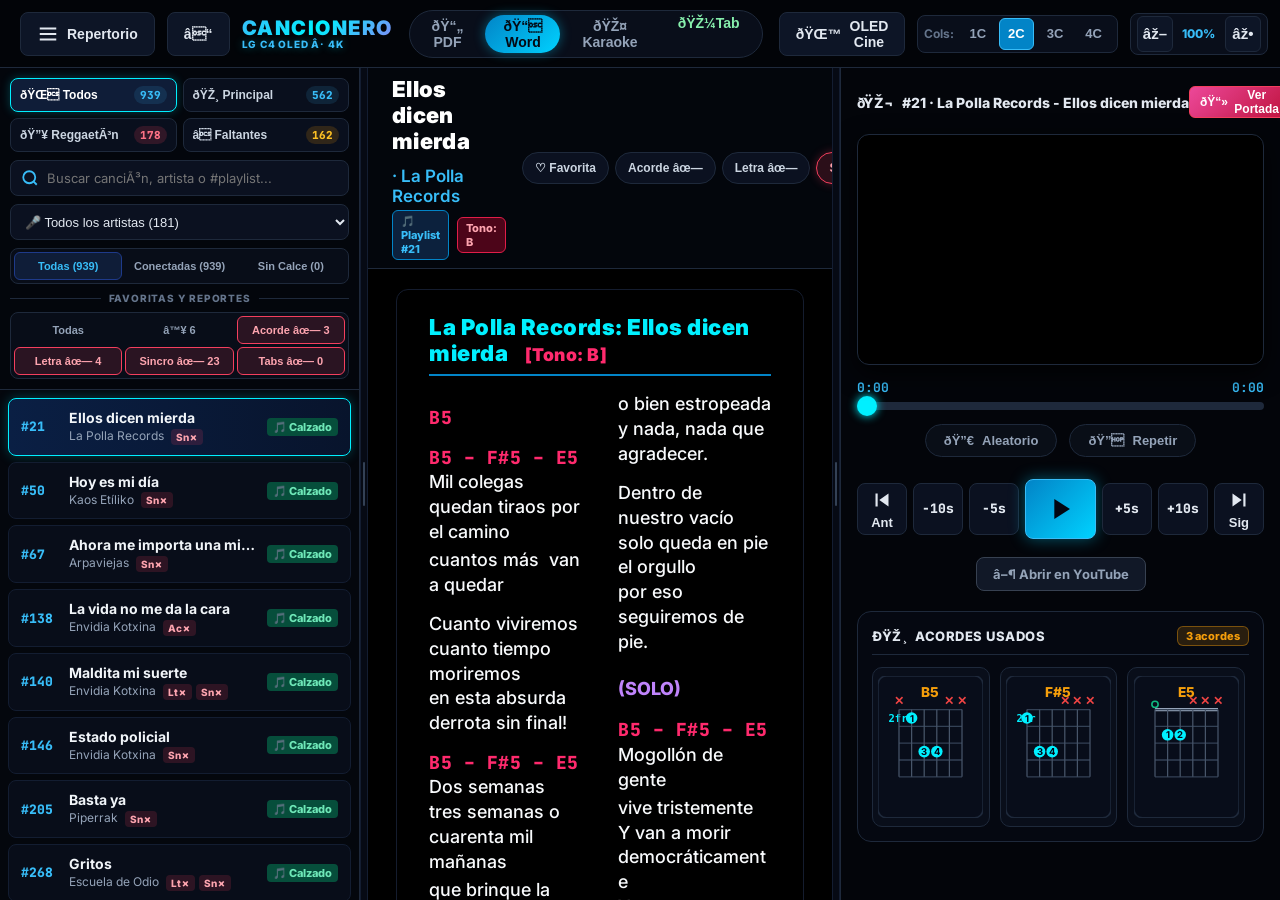
==== commit ca60408b: "Actualizacion Cancionero TV 2026-11-27 22:41" ====
--- a/index.html
+++ b/index.html
@@ -460,7 +460,8 @@
   <script src="playlist_db.js?v=4.1.0"></script>
   <script src="reggaeton_db.js?v=4.1.0"></script>
   <script src="faltantes_db.js?v=20261127_162"></script>
-  <script src="karaoke_db.js?v=4.1.0"></script>
+  <script src="mix2000_db.js?v=4.2.0"></script>
+  <script src="karaoke_db.js?v=4.2.0"></script>
   <script src="songsterr_db.js?v=4.1.0"></script>
   <script src="jszip.min.js"></script>
   <script src="pdf.min.js?v=2.16.105"></script>
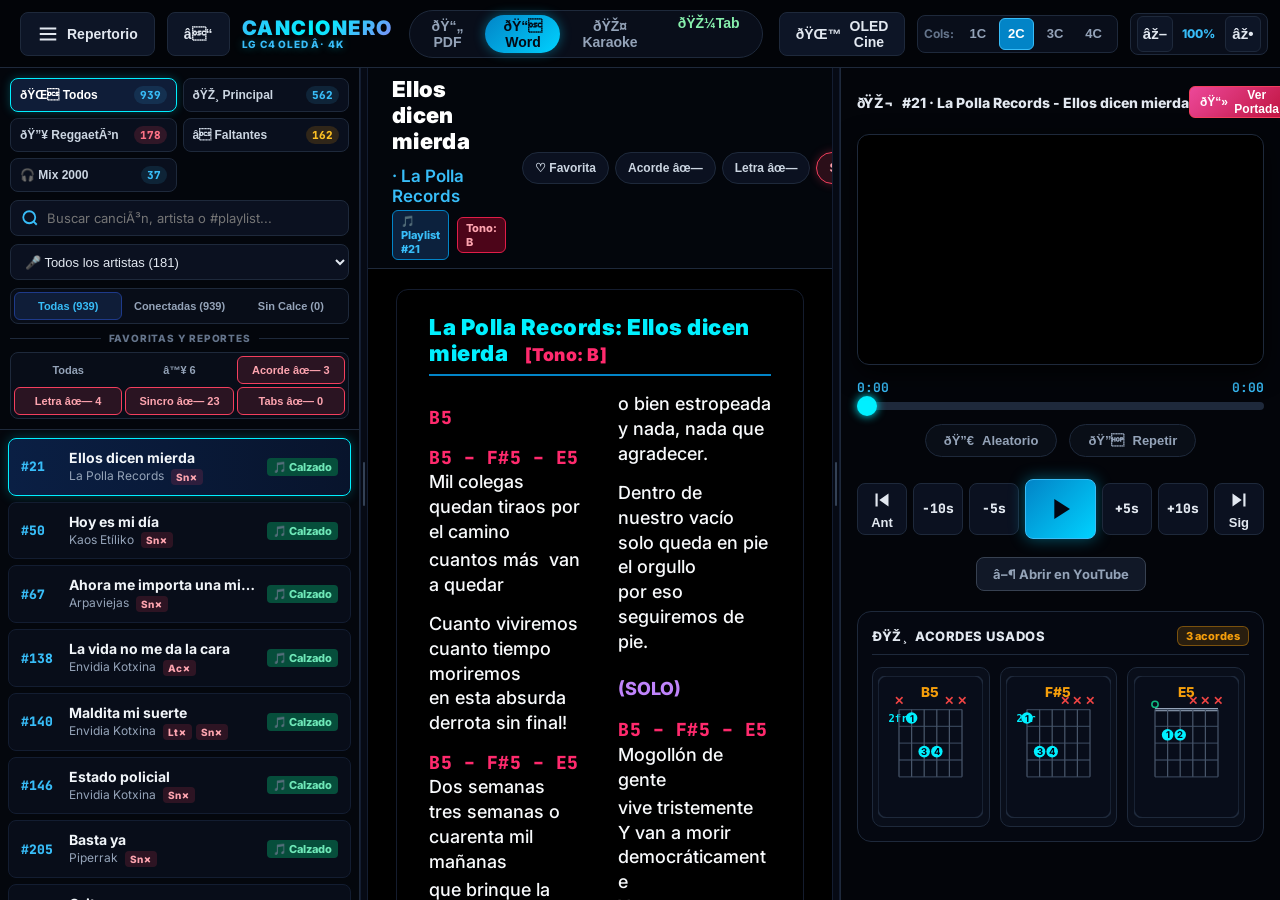
==== commit 3056e15b: "Actualizacion Cancionero TV 2026-11-27 22:42" ====
--- a/index.html
+++ b/index.html
@@ -109,7 +109,11 @@
             </button>
             <button id="tv-book-faltantes" class="tv-book-btn tv-book-fal" data-book="faltantes" tabindex="0">
               <span class="book-name">â­ Faltantes</span>
-              <span class="book-count" id="tv-count-fal">149</span>
+              <span class="book-count" id="tv-count-fal">162</span>
+            </button>
+            <button id="tv-book-mix2000" class="tv-book-btn tv-book-m2k" data-book="mix2000" tabindex="0">
+              <span class="book-name">🎧 Mix 2000</span>
+              <span class="book-count" id="tv-count-m2k">37</span>
             </button>
           </div>
 
